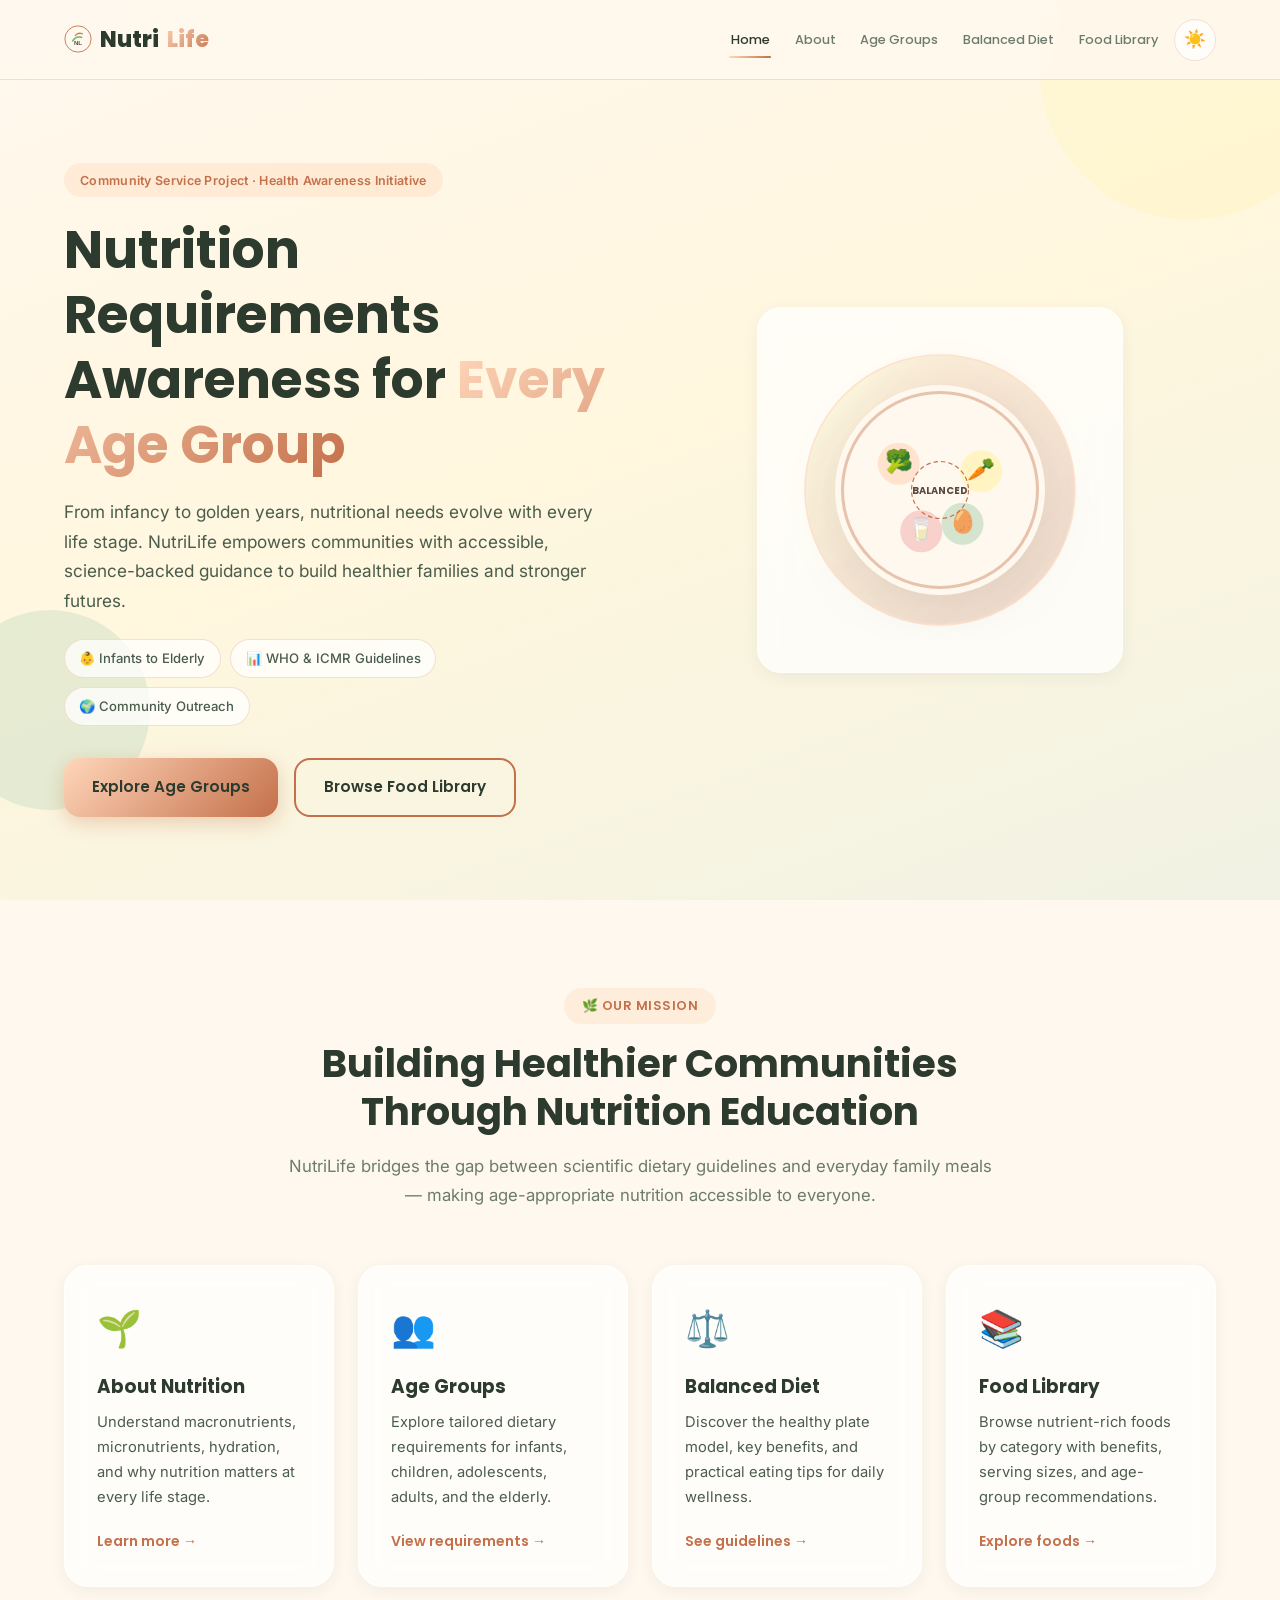
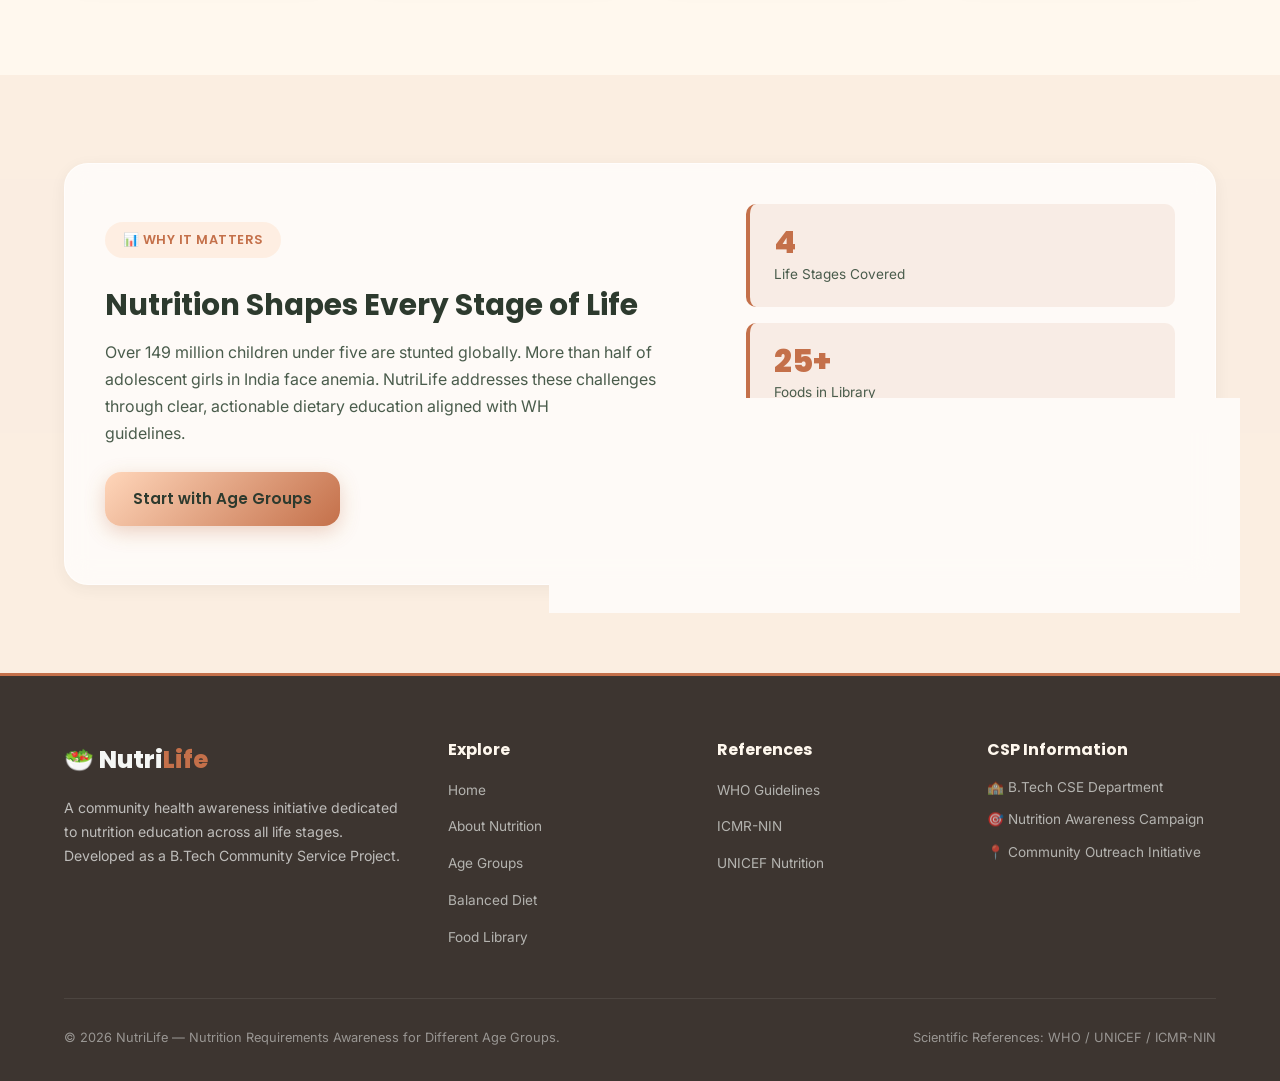
==== index.html @ 20fd1772 "Add files via upload" ====
<!DOCTYPE html>
<html lang="en" data-theme="light">
<head>
  <meta charset="UTF-8">
  <meta name="viewport" content="width=device-width, initial-scale=1.0">
  <title>NutriLife | Home — Nutrition Awareness for Every Age Group</title>
  <meta name="description" content="NutriLife is a community health awareness initiative promoting evidence-based nutrition requirements across all life stages.">
  <link rel="icon" href="data:image/svg+xml,<svg xmlns=%22http://www.w3.org/2000/svg%22 viewBox=%220 0 100 100%22><text y=%22.9em%22 font-size=%2290%22>🥗</text></svg>">
  <link rel="preconnect" href="https://fonts.googleapis.com">
  <link rel="preconnect" href="https://fonts.gstatic.com" crossorigin>
  <link rel="stylesheet" href="css/style.css">
</head>
<body data-page="home">

  <a href="#main-content" class="skip-link">Skip to main content</a>

  <header class="header" id="header">
    <div class="container nav-container">
      <a href="index.html" class="logo" aria-label="NutriLife Home">
        <img src="images/logo-icon.svg" class="logo-icon" alt="NutriLife logo" aria-hidden="false">
        Nutri<span>Life</span>
      </a>
      <div class="header-right">
        <button class="nav-toggle" id="nav-toggle" aria-label="Open navigation menu" aria-expanded="false" aria-controls="nav-menu">
          <span class="nav-toggle-bar"></span>
          <span class="nav-toggle-bar"></span>
          <span class="nav-toggle-bar"></span>
        </button>
        <nav class="nav" aria-label="Primary navigation">
          <ul class="nav-menu" id="nav-menu">
            <li><a href="index.html" class="nav-link active">Home</a></li>
            <li><a href="about.html" class="nav-link">About</a></li>
            <li><a href="age-groups.html" class="nav-link">Age Groups</a></li>
            <li><a href="balanced-diet.html" class="nav-link">Balanced Diet</a></li>
            <li><a href="food-library.html" class="nav-link">Food Library</a></li>
          </ul>
        </nav>
        <button class="theme-toggle" id="theme-toggle" aria-label="Switch to dark mode">
          <span class="theme-icon theme-icon-light" aria-hidden="true">☀️</span>
          <span class="theme-icon theme-icon-dark" aria-hidden="true">🌙</span>
        </button>
      </div>
    </div>
  </header>

  <div class="nav-overlay" id="nav-overlay" aria-hidden="true"></div>

  <main id="main-content">

    <section class="hero">
      <div class="hero-bg-shapes" aria-hidden="true">
        <span class="shape shape-1"></span>
        <span class="shape shape-2"></span>
        <span class="shape shape-3"></span>
      </div>
      <div class="container hero-grid">
        <div class="hero-content reveal">
          <span class="hero-tag">Community Service Project · Health Awareness Initiative</span>
          <h1 class="hero-title">Nutrition Requirements Awareness for <span>Every Age Group</span></h1>
          <p class="hero-desc">From infancy to golden years, nutritional needs evolve with every life stage. NutriLife empowers communities with accessible, science-backed guidance to build healthier families and stronger futures.</p>
          <div class="hero-badges">
            <span class="hero-badge">👶 Infants to Elderly</span>
            <span class="hero-badge">📊 WHO &amp; ICMR Guidelines</span>
            <span class="hero-badge">🌍 Community Outreach</span>
          </div>
          <div class="hero-cta">
            <a href="age-groups.html" class="btn btn-primary">Explore Age Groups</a>
            <a href="food-library.html" class="btn btn-outline">Browse Food Library</a>
          </div>
        </div>
        <div class="hero-visual reveal reveal-delay-1">
          <div class="hero-plate glass-card">
            <svg class="hero-illustration" viewBox="0 0 400 400" xmlns="http://www.w3.org/2000/svg" role="img" aria-label="Balanced nutrition plate illustration">
              <defs>
                <linearGradient id="plateGrad" x1="0%" y1="0%" x2="100%" y2="100%">
                  <stop offset="0%" stop-color="#FFF4B8" stop-opacity="0.5"/>
                  <stop offset="100%" stop-color="#C4704A" stop-opacity="0.35"/>
                </linearGradient>
              </defs>
              <circle cx="200" cy="200" r="180" fill="url(#plateGrad)" stroke="#FFD6BA" stroke-width="2" opacity="0.7"/>
              <circle cx="200" cy="200" r="140" fill="#FFF8EE" filter="drop-shadow(0 15px 35px rgba(0,0,0,0.08))"/>
              <circle cx="200" cy="200" r="130" fill="none" stroke="#C4704A" stroke-width="4" opacity="0.4"/>
              <circle cx="145" cy="165" r="28" fill="#FFD6BA" opacity="0.6"/>
              <text x="145" y="172" font-size="30" text-anchor="middle">🥦</text>
              <circle cx="255" cy="175" r="28" fill="#FFF4B8" opacity="0.8"/>
              <text x="255" y="182" font-size="30" text-anchor="middle">🥕</text>
              <circle cx="175" cy="255" r="28" fill="#F4B6B6" opacity="0.6"/>
              <text x="175" y="262" font-size="30" text-anchor="middle">🥛</text>
              <circle cx="230" cy="245" r="28" fill="#B8D8BA" opacity="0.6"/>
              <text x="230" y="252" font-size="30" text-anchor="middle">🥚</text>
              <circle cx="200" cy="200" r="38" fill="none" stroke="#C4704A" stroke-width="1.5" stroke-dasharray="6,4"/>
              <text x="200" y="205" font-family="Poppins, sans-serif" font-size="13" font-weight="700" fill="#5a4a3e" text-anchor="middle">BALANCED</text>
            </svg>
          </div>
        </div>
      </div>
    </section>

    <section class="section">
      <div class="container">
        <div class="section-header reveal">
          <span class="section-tag">🌿 Our Mission</span>
          <h2 class="section-title">Building Healthier Communities Through Nutrition Education</h2>
          <p class="section-desc">NutriLife bridges the gap between scientific dietary guidelines and everyday family meals — making age-appropriate nutrition accessible to everyone.</p>
        </div>

        <div class="home-cards">
          <a href="about.html" class="home-card glass-card reveal">
            <span class="home-card-icon">🌱</span>
            <h3>About Nutrition</h3>
            <p>Understand macronutrients, micronutrients, hydration, and why nutrition matters at every life stage.</p>
            <span class="home-card-link">Learn more →</span>
          </a>
          <a href="age-groups.html" class="home-card glass-card reveal reveal-delay-1">
            <span class="home-card-icon">👥</span>
            <h3>Age Groups</h3>
            <p>Explore tailored dietary requirements for infants, children, adolescents, adults, and the elderly.</p>
            <span class="home-card-link">View requirements →</span>
          </a>
          <a href="balanced-diet.html" class="home-card glass-card reveal reveal-delay-2">
            <span class="home-card-icon">⚖️</span>
            <h3>Balanced Diet</h3>
            <p>Discover the healthy plate model, key benefits, and practical eating tips for daily wellness.</p>
            <span class="home-card-link">See guidelines →</span>
          </a>
          <a href="food-library.html" class="home-card glass-card reveal reveal-delay-3">
            <span class="home-card-icon">📚</span>
            <h3>Food Library</h3>
            <p>Browse nutrient-rich foods by category with benefits, serving sizes, and age-group recommendations.</p>
            <span class="home-card-link">Explore foods →</span>
          </a>
        </div>
      </div>
    </section>

    <section class="section section-alt">
      <div class="container">
        <div class="home-highlight glass-card reveal">
          <div class="home-highlight-content">
            <span class="section-tag">📊 Why It Matters</span>
            <h2>Nutrition Shapes Every Stage of Life</h2>
            <p>Over 149 million children under five are stunted globally. More than half of adolescent girls in India face anemia. NutriLife addresses these challenges through clear, actionable dietary education aligned with WHO and ICMR-NIN guidelines.</p>
            <a href="age-groups.html" class="btn btn-primary">Start with Age Groups</a>
          </div>
          <div class="home-highlight-stats">
            <div class="mini-stat"><strong>4</strong><span>Life Stages Covered</span></div>
            <div class="mini-stat"><strong>25+</strong><span>Foods in Library</span></div>
            <div class="mini-stat"><strong>100%</strong><span>Evidence-Based</span></div>
          </div>
        </div>
      </div>
    </section>

  </main>

  <footer class="footer">
    <div class="container">
      <div class="footer-grid">
        <div class="footer-brand">
          <div class="footer-logo">🥗 Nutri<span>Life</span></div>
          <p>A community health awareness initiative dedicated to nutrition education across all life stages. Developed as a B.Tech Community Service Project.</p>
        </div>
        <div class="footer-links">
          <h4>Explore</h4>
          <ul>
            <li><a href="index.html">Home</a></li>
            <li><a href="about.html">About Nutrition</a></li>
            <li><a href="age-groups.html">Age Groups</a></li>
            <li><a href="balanced-diet.html">Balanced Diet</a></li>
            <li><a href="food-library.html">Food Library</a></li>
          </ul>
        </div>
        <div class="footer-links">
          <h4>References</h4>
          <ul>
            <li><a href="https://www.who.int" target="_blank" rel="noopener noreferrer">WHO Guidelines</a></li>
            <li><a href="https://www.nin.res.in" target="_blank" rel="noopener noreferrer">ICMR-NIN</a></li>
            <li><a href="https://www.unicef.org/nutrition" target="_blank" rel="noopener noreferrer">UNICEF Nutrition</a></li>
          </ul>
        </div>
        <div class="footer-links">
          <h4>CSP Information</h4>
          <ul class="footer-info">
            <li>🏫 B.Tech CSE Department</li>
            <li>🎯 Nutrition Awareness Campaign</li>
            <li>📍 Community Outreach Initiative</li>
          </ul>
        </div>
      </div>
      <div class="footer-bottom">
        <p>&copy; 2026 NutriLife — Nutrition Requirements Awareness for Different Age Groups.</p>
        <p>Scientific References: WHO / UNICEF / ICMR-NIN</p>
      </div>
    </div>
  </footer>

  <button class="scroll-top" id="scroll-top" aria-label="Scroll to top">↑</button>

  <script src="js/app.js"></script>
</body>
</html>
---- css/style.css ----
/* ============================================================
   NutriLife — Nutrition Requirements Awareness
   Complete Stylesheet · Pastel Design System
   ============================================================ */

@import url('https://fonts.googleapis.com/css2?family=Inter:wght@400;500;600&family=Poppins:wght@500;600;700;800&display=swap');

/* ---------- CSS Variables (Light Theme) ---------- */
:root {
  --pastel-yellow: #FFF4B8;
  --sage-green: #B8D8BA;
  --soft-peach: #FFD6BA;
  --warm-cream: #FFF8EE;
  --light-coral: #F4B6B6;
  --warm-terracotta: #C4704A;

  --bg-primary: var(--warm-cream);
  --bg-secondary: #FFFDF5;
  --bg-alt: rgba(196, 112, 74, 0.08);
  --bg-card: rgba(255, 255, 255, 0.72);
  --bg-card-hover: rgba(255, 255, 255, 0.88);
  --bg-footer: #3d3530;

  --text-primary: #2d3a2e;
  --text-secondary: #4a5c4c;
  --text-muted: #6b7c6d;
  --text-inverse: #f5f7f5;

  --accent-primary: #c4704a;
  --accent-secondary: var(--warm-terracotta);
  --accent-coral: #d48989;

  --border-color: rgba(196, 112, 74, 0.2);
  --border-strong: rgba(196, 112, 74, 0.4);

  --glass-blur: blur(14px);
  --glass-border: 1px solid rgba(255, 255, 255, 0.55);

  --font-display: 'Poppins', sans-serif;
  --font-body: 'Inter', sans-serif;

  --radius-sm: 10px;
  --radius-md: 16px;
  --radius-lg: 24px;
  --radius-full: 9999px;

  --shadow-sm: 0 4px 16px rgba(45, 58, 46, 0.06);
  --shadow-md: 0 8px 32px rgba(45, 58, 46, 0.1);
  --shadow-lg: 0 16px 48px rgba(45, 58, 46, 0.12);

  --header-height: 80px;
  --transition-fast: 150ms cubic-bezier(0.4, 0, 0.2, 1);
  --transition-normal: 300ms cubic-bezier(0.4, 0, 0.2, 1);
  --transition-slow: 500ms cubic-bezier(0.4, 0, 0.2, 1);
}

/* ---------- Dark Theme Variables ---------- */
[data-theme="dark"] {
  --bg-primary: #1a211b;
  --bg-secondary: #222b23;
  --bg-alt: rgba(196, 112, 74, 0.08);
  --bg-card: rgba(40, 50, 42, 0.75);
  --bg-card-hover: rgba(50, 62, 52, 0.88);
  --bg-footer: #151210;

  --text-primary: #e8efe9;
  --text-secondary: #b8c4b9;
  --text-muted: #8a968b;

  --border-color: rgba(196, 112, 74, 0.15);
  --border-strong: rgba(196, 112, 74, 0.3);
  --glass-border: 1px solid rgba(196, 112, 74, 0.12);

  --shadow-sm: 0 4px 16px rgba(0, 0, 0, 0.2);
  --shadow-md: 0 8px 32px rgba(0, 0, 0, 0.3);
  --shadow-lg: 0 16px 48px rgba(0, 0, 0, 0.4);
}

/* ---------- Reset & Base ---------- */
*, *::before, *::after {
  box-sizing: border-box;
  margin: 0;
  padding: 0;
}

html {
  font-size: 16px;
  scroll-behavior: smooth;
  scroll-padding-top: calc(var(--header-height) + 16px);
}

body {
  font-family: var(--font-body);
  color: var(--text-primary);
  background-color: var(--bg-primary);
  line-height: 1.7;
  overflow-x: hidden;
  -webkit-font-smoothing: antialiased;
  transition: background-color var(--transition-normal), color var(--transition-normal);
}

body.menu-open {
  overflow: hidden;
}

/* Skip link for keyboard users */
.skip-link {
  position: absolute;
  top: -100%;
  left: 1rem;
  z-index: 2000;
  padding: 0.75rem 1.25rem;
  background: var(--sage-green);
  color: var(--text-primary);
  font-family: var(--font-display);
  font-weight: 600;
  border-radius: var(--radius-sm);
  box-shadow: var(--shadow-md);
  transition: top var(--transition-fast);
}

.skip-link:focus {
  top: 1rem;
  outline: 2px solid var(--soft-peach);
  outline-offset: 2px;
}

img, svg { display: block; max-width: 100%; }

a {
  color: var(--accent-primary);
  text-decoration: none;
  transition: color var(--transition-fast);
}

a:hover { color: var(--accent-secondary); }

ul { list-style: none; }

h1, h2, h3, h4 {
  font-family: var(--font-display);
  font-weight: 700;
  line-height: 1.25;
  color: var(--text-primary);
}

h1 { font-size: clamp(2rem, 5.5vw, 3.25rem); }
h2 { font-size: clamp(1.6rem, 3.5vw, 2.4rem); }
h3 { font-size: clamp(1.2rem, 2.5vw, 1.6rem); }
h4 { font-size: 1.1rem; }

p { color: var(--text-secondary); margin-bottom: 1rem; }
p:last-child { margin-bottom: 0; }

.container {
  width: 100%;
  max-width: 1200px;
  margin: 0 auto;
  padding: 0 1.5rem;
}

.section {
  padding: 5.5rem 0;
  position: relative;
}

.section-alt {
  background-color: var(--bg-alt);
}

/* ---------- Section Headers ---------- */
.section-header {
  text-align: center;
  max-width: 720px;
  margin: 0 auto 3.5rem;
}

.section-tag {
  display: inline-block;
  font-family: var(--font-display);
  font-size: 0.8rem;
  font-weight: 600;
  letter-spacing: 0.5px;
  text-transform: uppercase;
  color: var(--accent-primary);
  background: rgba(255, 214, 186, 0.35);
  padding: 0.45rem 1.1rem;
  border-radius: var(--radius-full);
  margin-bottom: 1rem;
}

[data-theme="dark"] .section-tag {
  background: rgba(255, 214, 186, 0.12);
}

.section-title { margin-bottom: 1rem; }

.section-desc {
  font-size: 1.05rem;
  color: var(--text-muted);
}

/* ---------- Glassmorphism Card ---------- */
.glass-card {
  background: var(--bg-card);
  backdrop-filter: var(--glass-blur);
  -webkit-backdrop-filter: var(--glass-blur);
  border: var(--glass-border);
  border-radius: var(--radius-lg);
  box-shadow: var(--shadow-sm);
  transition: transform var(--transition-normal), box-shadow var(--transition-normal), background var(--transition-normal);
}

.glass-card:hover {
  background: var(--bg-card-hover);
  box-shadow: var(--shadow-md);
}

/* ---------- Buttons ---------- */
.btn {
  display: inline-flex;
  align-items: center;
  justify-content: center;
  gap: 0.5rem;
  padding: 0.9rem 1.75rem;
  font-family: var(--font-display);
  font-weight: 600;
  font-size: 0.95rem;
  border: none;
  border-radius: var(--radius-md);
  cursor: pointer;
  transition: all var(--transition-fast);
  text-decoration: none;
}

.btn-primary {
  background: linear-gradient(135deg, var(--soft-peach), var(--warm-terracotta));
  color: var(--text-primary);
  box-shadow: 0 6px 20px rgba(196, 112, 74, 0.3);
}

.btn-primary:hover {
  transform: translateY(-3px);
  box-shadow: 0 10px 28px rgba(196, 112, 74, 0.4);
  color: var(--text-primary);
}

.btn-outline {
  background: transparent;
  color: var(--text-primary);
  border: 2px solid var(--warm-terracotta);
}

.btn-outline:hover {
  background: rgba(196, 112, 74, 0.12);
  transform: translateY(-2px);
  color: var(--text-primary);
}

.btn-full { width: 100%; }

/* ---------- Scroll Reveal Animations ---------- */
.reveal {
  opacity: 0;
  transform: translateY(28px);
  transition: opacity var(--transition-slow), transform var(--transition-slow);
}

.reveal.active {
  opacity: 1;
  transform: translateY(0);
}

.reveal-delay-1 { transition-delay: 100ms; }
.reveal-delay-2 { transition-delay: 200ms; }
.reveal-delay-3 { transition-delay: 300ms; }

/* ---------- Header & Navigation ---------- */
.header {
  position: fixed;
  top: 0;
  left: 0;
  width: 100%;
  height: var(--header-height);
  background: rgba(255, 248, 238, 0.85);
  backdrop-filter: blur(16px);
  -webkit-backdrop-filter: blur(16px);
  border-bottom: 1px solid var(--border-color);
  z-index: 1000;
  transition: all var(--transition-normal);
}

[data-theme="dark"] .header {
  background: rgba(26, 33, 27, 0.9);
}

.header.scrolled {
  height: 70px;
  box-shadow: var(--shadow-sm);
}

.nav-container {
  display: flex;
  align-items: center;
  justify-content: space-between;
  height: 100%;
  gap: 1rem;
}

.header-right {
  display: flex;
  align-items: center;
  gap: 0.35rem;
  margin-left: auto;
}

.logo {
  display: flex;
  align-items: center;
  gap: 0.5rem;
  font-family: var(--font-display);
  font-size: 1.4rem;
  font-weight: 800;
  color: var(--text-primary);
  flex-shrink: 0;
}

.logo:hover { color: var(--accent-primary); }

.logo-icon {
  width: 1.75rem;
  height: 1.75rem;
  display: inline-block;
  object-fit: contain;
  vertical-align: middle;
  animation: float 4s ease-in-out infinite;
}

.logo span {
  background: linear-gradient(135deg, var(--soft-peach), var(--warm-terracotta));
  -webkit-background-clip: text;
  -webkit-text-fill-color: transparent;
  background-clip: text;
}

.nav { flex: none; display: flex; justify-content: flex-end; min-width: 0; }

.nav-menu {
  display: flex;
  align-items: center;
  gap: 0.25rem;
  list-style: none;
  flex-wrap: nowrap;
}

.nav-link {
  display: block;
  padding: 0.5rem 0.65rem;
  font-family: var(--font-display);
  font-size: 0.8rem;
  font-weight: 500;
  color: var(--text-muted);
  border-radius: var(--radius-sm);
  position: relative;
  transition: color var(--transition-fast);
  white-space: nowrap;
}

.nav-link::after {
  content: '';
  position: absolute;
  bottom: 0;
  left: 50%;
  transform: translateX(-50%);
  width: 0;
  height: 2px;
  background: linear-gradient(90deg, var(--soft-peach), var(--warm-terracotta));
  border-radius: var(--radius-full);
  transition: width var(--transition-normal);
}

.nav-link:hover,
.nav-link.active {
  color: var(--text-primary);
}

.nav-link:hover::after,
.nav-link.active::after {
  width: 70%;
}

/* Theme Toggle */
.theme-toggle {
  width: 42px;
  height: 42px;
  border-radius: var(--radius-full);
  border: 1px solid var(--border-color);
  background: var(--bg-card);
  cursor: pointer;
  display: flex;
  align-items: center;
  justify-content: center;
  font-size: 1.1rem;
  flex-shrink: 0;
  transition: all var(--transition-fast);
}

.theme-toggle:hover {
  background: var(--pastel-yellow);
  transform: scale(1.05);
}

[data-theme="dark"] .theme-icon-light { display: none; }
[data-theme="light"] .theme-icon-dark { display: none; }

/* Mobile Nav Toggle */
.nav-toggle {
  display: none;
  flex-direction: column;
  gap: 5px;
  background: none;
  border: none;
  cursor: pointer;
  padding: 6px;
}

.nav-toggle-bar {
  display: block;
  width: 24px;
  height: 2.5px;
  background: var(--text-primary);
  border-radius: 2px;
  transition: all var(--transition-normal);
}

.nav-toggle.active .nav-toggle-bar:nth-child(1) {
  transform: rotate(45deg) translate(5px, 5px);
}

.nav-toggle.active .nav-toggle-bar:nth-child(2) {
  opacity: 0;
}

.nav-toggle.active .nav-toggle-bar:nth-child(3) {
  transform: rotate(-45deg) translate(5px, -5px);
}

/* Mobile nav overlay */
.nav-overlay {
  position: fixed;
  inset: 0;
  background: rgba(45, 58, 46, 0.35);
  backdrop-filter: blur(2px);
  opacity: 0;
  visibility: hidden;
  transition: opacity var(--transition-normal), visibility var(--transition-normal);
  z-index: 999;
}

.nav-overlay.active {
  opacity: 1;
  visibility: visible;
}

/* ---------- Hero Section ---------- */
.hero {
  min-height: 100vh;
  display: flex;
  align-items: center;
  padding-top: var(--header-height);
  position: relative;
  overflow: hidden;
  background: linear-gradient(160deg, var(--warm-cream) 0%, rgba(255, 244, 184, 0.3) 50%, rgba(184, 216, 186, 0.2) 100%);
}

[data-theme="dark"] .hero {
  background: linear-gradient(160deg, var(--bg-primary) 0%, rgba(184, 216, 186, 0.05) 100%);
}

.hero-bg-shapes {
  position: absolute;
  inset: 0;
  pointer-events: none;
  overflow: hidden;
}

.shape {
  position: absolute;
  border-radius: 50%;
  opacity: 0.35;
  animation: float 8s ease-in-out infinite;
}

.shape-1 {
  width: 300px;
  height: 300px;
  background: var(--pastel-yellow);
  top: -80px;
  right: -60px;
}

.shape-2 {
  width: 200px;
  height: 200px;
  background: var(--sage-green);
  bottom: 10%;
  left: -50px;
  animation-delay: 2s;
}

.shape-3 {
  width: 150px;
  height: 150px;
  background: var(--light-coral);
  top: 40%;
  right: 20%;
  animation-delay: 4s;
}

.hero-grid {
  display: grid;
  grid-template-columns: 1fr 1fr;
  gap: 3rem;
  align-items: center;
  position: relative;
  z-index: 1;
}

.hero-tag {
  display: inline-block;
  font-size: 0.78rem;
  font-weight: 600;
  letter-spacing: 0.3px;
  color: var(--accent-primary);
  background: rgba(255, 214, 186, 0.4);
  padding: 0.4rem 1rem;
  border-radius: var(--radius-full);
  margin-bottom: 1.25rem;
}

.hero-title { margin-bottom: 1.25rem; }

.hero-title span {
  background: linear-gradient(135deg, var(--soft-peach), var(--warm-terracotta));
  -webkit-background-clip: text;
  -webkit-text-fill-color: transparent;
  background-clip: text;
}

.hero-desc {
  font-size: 1.08rem;
  max-width: 540px;
  margin-bottom: 1.5rem;
}

.hero-badges {
  display: flex;
  flex-wrap: wrap;
  gap: 0.6rem;
  margin-bottom: 2rem;
}

.hero-badge {
  font-size: 0.82rem;
  font-weight: 500;
  padding: 0.45rem 0.9rem;
  background: var(--bg-card);
  border: 1px solid var(--border-color);
  border-radius: var(--radius-full);
  color: var(--text-secondary);
  transition: all var(--transition-fast);
}

.hero-badge:hover {
  background: var(--pastel-yellow);
  transform: translateY(-2px);
}

.hero-cta {
  display: flex;
  flex-wrap: wrap;
  gap: 1rem;
}

.hero-visual {
  display: flex;
  justify-content: center;
}

.hero-plate {
  padding: 2rem;
  animation: float 5s ease-in-out infinite;
}

.hero-illustration {
  width: 100%;
  max-width: 380px;
}

/* ---------- Page Hero (Inner Pages) ---------- */
.page-hero {
  padding: calc(var(--header-height) + 3rem) 0 3rem;
  background: linear-gradient(160deg, var(--warm-cream) 0%, rgba(255, 244, 184, 0.25) 50%, rgba(196, 112, 74, 0.08) 100%);
  text-align: center;
}

[data-theme="dark"] .page-hero {
  background: linear-gradient(160deg, var(--bg-primary) 0%, rgba(196, 112, 74, 0.06) 100%);
}

.page-hero-title {
  font-size: clamp(2rem, 4.5vw, 2.75rem);
  margin-bottom: 1rem;
}

.page-hero-desc {
  max-width: 640px;
  margin: 0 auto;
  font-size: 1.05rem;
  color: var(--text-muted);
}

/* ---------- Home Page Cards ---------- */
.home-cards {
  display: grid;
  grid-template-columns: repeat(auto-fit, minmax(260px, 1fr));
  gap: 1.5rem;
}

.home-card {
  display: flex;
  flex-direction: column;
  padding: 2rem;
  text-decoration: none;
  color: inherit;
  transition: transform var(--transition-normal), box-shadow var(--transition-normal);
}

.home-card:hover {
  transform: translateY(-8px);
  color: inherit;
}

.home-card-icon {
  font-size: 2.25rem;
  margin-bottom: 1rem;
}

.home-card h3 {
  margin-bottom: 0.75rem;
  font-size: 1.15rem;
}

.home-card p {
  font-size: 0.92rem;
  flex: 1;
  margin-bottom: 1.25rem;
}

.home-card-link {
  font-family: var(--font-display);
  font-weight: 600;
  font-size: 0.88rem;
  color: var(--warm-terracotta);
}

.home-highlight {
  display: grid;
  grid-template-columns: 1.4fr 1fr;
  gap: 2.5rem;
  align-items: center;
  padding: 2.5rem;
}

.home-highlight h2 {
  margin: 0.75rem 0 1rem;
  font-size: clamp(1.4rem, 3vw, 1.85rem);
}

.home-highlight p {
  margin-bottom: 1.5rem;
}

.home-highlight-stats {
  display: flex;
  flex-direction: column;
  gap: 1rem;
}

.mini-stat {
  background: rgba(196, 112, 74, 0.1);
  border-left: 4px solid var(--warm-terracotta);
  border-radius: var(--radius-sm);
  padding: 1.25rem 1.5rem;
}

.mini-stat strong {
  display: block;
  font-family: var(--font-display);
  font-size: 2rem;
  font-weight: 800;
  color: var(--warm-terracotta);
  line-height: 1.1;
}

.mini-stat span {
  font-size: 0.85rem;
  color: var(--text-secondary);
}

/* ---------- Guidelines Grid (About Page) ---------- */
.guidelines-grid {
  display: grid;
  grid-template-columns: repeat(auto-fit, minmax(280px, 1fr));
  gap: 1.5rem;
}

.guideline-card {
  padding: 2rem;
}

.guideline-card h3 {
  margin-bottom: 0.75rem;
  color: var(--warm-terracotta);
}

.guideline-card p {
  font-size: 0.92rem;
  margin: 0;
}

/* ---------- Food Library Page ---------- */
.library-toolbar {
  display: flex;
  flex-direction: column;
  gap: 1.25rem;
  margin-bottom: 1.5rem;
}

.library-search-wrap {
  max-width: 480px;
}

.library-search {
  background: var(--bg-card);
}

.library-filters {
  display: flex;
  flex-wrap: wrap;
  gap: 0.6rem;
}

.library-filter {
  background: var(--bg-card);
  border: 2px solid var(--border-color);
  border-radius: var(--radius-full);
  padding: 0.55rem 1.1rem;
  font-family: var(--font-display);
  font-size: 0.82rem;
  font-weight: 500;
  color: var(--text-muted);
  cursor: pointer;
  transition: all var(--transition-fast);
}

.library-filter:hover {
  border-color: var(--warm-terracotta);
  color: var(--text-primary);
}

.library-filter.active {
  background: linear-gradient(135deg, rgba(255, 214, 186, 0.5), rgba(196, 112, 74, 0.15));
  border-color: var(--warm-terracotta);
  color: var(--text-primary);
}

.library-count {
  font-size: 0.88rem;
  color: var(--text-muted);
  margin-bottom: 1.25rem;
}

.library-empty {
  text-align: center;
  padding: 3rem 1rem;
  color: var(--text-muted);
  font-size: 1rem;
}

.library-empty.hidden {
  display: none;
}

.food-library-grid {
  display: grid;
  grid-template-columns: repeat(auto-fill, minmax(300px, 1fr));
  gap: 1.5rem;
}

.food-lib-card {
  padding: 1.75rem;
  transition: transform var(--transition-normal);
}

.food-lib-card:hover {
  transform: translateY(-6px);
}

.food-lib-header {
  display: flex;
  align-items: center;
  gap: 1rem;
  margin-bottom: 1rem;
}

.food-lib-icon {
  font-size: 2.5rem;
  line-height: 1;
}

.food-lib-header h3 {
  font-size: 1.1rem;
  margin-bottom: 0.2rem;
}

.food-lib-category {
  font-size: 0.75rem;
  font-weight: 600;
  text-transform: uppercase;
  letter-spacing: 0.4px;
  color: var(--warm-terracotta);
}

.food-lib-benefits {
  font-size: 0.9rem;
  margin-bottom: 1rem;
}

.food-lib-nutrients {
  display: flex;
  flex-wrap: wrap;
  gap: 0.4rem;
  margin-bottom: 1rem;
}

.nutrient-badge {
  font-size: 0.72rem;
  font-weight: 600;
  background: rgba(255, 244, 184, 0.45);
  border: 1px solid var(--border-color);
  padding: 0.25rem 0.55rem;
  border-radius: var(--radius-sm);
}

.food-lib-meta {
  font-size: 0.82rem;
  color: var(--text-secondary);
  display: flex;
  flex-direction: column;
  gap: 0.4rem;
  padding-top: 1rem;
  border-top: 1px dashed var(--border-color);
}

.food-lib-meta strong {
  color: var(--text-primary);
}

.visually-hidden {
  position: absolute;
  width: 1px;
  height: 1px;
  padding: 0;
  margin: -1px;
  overflow: hidden;
  clip: rect(0, 0, 0, 0);
  white-space: nowrap;
  border: 0;
}

/* ---------- About Section ---------- */
.about-grid {
  display: grid;
  grid-template-columns: 1fr 1fr;
  gap: 2rem;
  align-items: start;
}

.about-intro {
  padding: 2.5rem;
}

.about-intro h3 { margin-bottom: 1rem; }

.about-list {
  margin-top: 1.25rem;
  display: flex;
  flex-direction: column;
  gap: 0.6rem;
}

.about-list li {
  position: relative;
  padding-left: 1.5rem;
  font-size: 0.95rem;
  color: var(--text-secondary);
}

.about-list li::before {
  content: '✓';
  position: absolute;
  left: 0;
  color: var(--warm-terracotta);
  font-weight: 700;
}

.about-cards {
  display: grid;
  grid-template-columns: 1fr 1fr;
  gap: 1.25rem;
}

.about-card {
  padding: 1.75rem;
}

.about-card-icon {
  font-size: 2rem;
  display: block;
  margin-bottom: 0.75rem;
}

.about-card h4 { margin-bottom: 0.5rem; }

.about-card p { font-size: 0.9rem; }

/* ---------- Age Groups Section ---------- */
.age-explorer-section {
  padding-top: calc(var(--header-height) + 3rem);
}

.age-explorer-intro {
  text-align: center;
  max-width: 720px;
  margin: 0 auto 3rem;
}

.age-explorer-title {
  font-size: clamp(2rem, 4.5vw, 2.75rem);
  color: var(--text-primary);
  margin-bottom: 0.75rem;
}

.age-explorer-accent {
  display: block;
  width: 56px;
  height: 4px;
  background: var(--warm-terracotta);
  border-radius: var(--radius-full);
  margin: 0 auto 1.25rem;
}

.age-explorer-desc {
  font-size: 1.05rem;
  color: var(--text-muted);
  line-height: 1.7;
}

.age-explorer-cards {
  display: grid;
  grid-template-columns: repeat(4, 1fr);
  gap: 1.25rem;
  margin-bottom: 2.5rem;
}

.age-explorer-card {
  background: var(--bg-card);
  border: 1px solid var(--border-color);
  border-radius: var(--radius-lg);
  padding: 2rem 1.25rem;
  display: flex;
  flex-direction: column;
  align-items: center;
  text-align: center;
  cursor: pointer;
  box-shadow: var(--shadow-sm);
  transition: transform var(--transition-normal), box-shadow var(--transition-normal), border-color var(--transition-fast);
}

.age-explorer-card:hover {
  transform: translateY(-6px);
  box-shadow: var(--shadow-md);
  border-color: var(--warm-terracotta);
}

.age-explorer-card.active {
  border-color: var(--warm-terracotta);
  box-shadow: 0 8px 28px rgba(196, 112, 74, 0.18);
  transform: translateY(-4px);
}

.age-explorer-icon {
  width: 72px;
  height: 72px;
  border-radius: var(--radius-full);
  display: flex;
  align-items: center;
  justify-content: center;
  font-size: 2rem;
  margin-bottom: 1.25rem;
}

.age-icon-yellow { background: rgba(255, 244, 184, 0.85); }
.age-icon-pink { background: rgba(244, 182, 182, 0.55); }
.age-icon-green { background: rgba(184, 216, 186, 0.65); }
.age-icon-peach { background: rgba(255, 214, 186, 0.75); }

.age-explorer-name {
  font-family: var(--font-display);
  font-weight: 700;
  font-size: 1.05rem;
  color: var(--text-primary);
  margin-bottom: 0.35rem;
}

.age-explorer-range {
  font-size: 0.88rem;
  color: var(--text-muted);
}

.age-tabs {
  display: flex;
  flex-wrap: wrap;
  justify-content: center;
  gap: 0.75rem;
  margin-bottom: 2rem;
}

.age-tab {
  background: var(--bg-card);
  border: 2px solid var(--border-color);
  border-radius: var(--radius-md);
  padding: 0.85rem 1.25rem;
  font-family: var(--font-display);
  font-weight: 600;
  font-size: 0.85rem;
  color: var(--text-muted);
  cursor: pointer;
  text-align: center;
  line-height: 1.4;
  transition: all var(--transition-fast);
}

.age-tab small {
  display: block;
  font-weight: 500;
  font-size: 0.72rem;
  opacity: 0.75;
}

.age-tab:hover {
  border-color: var(--warm-terracotta);
  color: var(--text-primary);
}

.age-tab.active {
  background: linear-gradient(135deg, rgba(255, 244, 184, 0.6), rgba(196, 112, 74, 0.15));
  border-color: var(--warm-terracotta);
  color: var(--text-primary);
  box-shadow: var(--shadow-sm);
}

.age-panel {
  padding: 2.5rem;
  min-height: 400px;
  transition: opacity var(--transition-normal), transform var(--transition-normal);
}

.age-panel-header {
  display: flex;
  align-items: center;
  gap: 1.25rem;
  margin-bottom: 1.5rem;
  padding-bottom: 1.5rem;
  border-bottom: 2px dashed var(--border-color);
}

.age-panel-icon { font-size: 3rem; }

.age-panel-tagline {
  font-size: 1.05rem;
  font-weight: 500;
  color: var(--accent-primary);
  margin-top: 0.25rem;
}

.age-panel-body {
  display: grid;
  grid-template-columns: 1.2fr 1fr;
  gap: 2.5rem;
}

.age-req-grid {
  display: grid;
  grid-template-columns: 1fr 1fr;
  gap: 1rem;
  margin-top: 1.5rem;
}

.age-req-item {
  background: rgba(255, 244, 184, 0.2);
  border-radius: var(--radius-sm);
  padding: 1rem;
  border-left: 3px solid var(--warm-terracotta);
}

[data-theme="dark"] .age-req-item {
  background: rgba(184, 216, 186, 0.08);
}

.age-req-label {
  font-size: 0.75rem;
  font-weight: 600;
  color: var(--text-muted);
  text-transform: uppercase;
  letter-spacing: 0.3px;
}

.age-req-value {
  font-family: var(--font-display);
  font-size: 1.05rem;
  font-weight: 700;
  color: var(--text-primary);
  margin: 0.25rem 0 0.5rem;
}

.age-req-bar {
  height: 5px;
  background: rgba(184, 216, 186, 0.3);
  border-radius: var(--radius-full);
  overflow: hidden;
}

.age-req-fill {
  height: 100%;
  border-radius: var(--radius-full);
  background: linear-gradient(90deg, var(--soft-peach), var(--warm-terracotta));
  transition: width var(--transition-slow);
}

.age-side-section { margin-bottom: 1.5rem; }

.age-side-section h4 {
  font-size: 0.85rem;
  text-transform: uppercase;
  letter-spacing: 0.5px;
  margin-bottom: 0.75rem;
  color: var(--text-primary);
}

.nutrient-tags {
  display: flex;
  flex-wrap: wrap;
  gap: 0.5rem;
}

.nutrient-tag {
  background: rgba(184, 216, 186, 0.25);
  border: 1px solid var(--border-color);
  border-radius: var(--radius-sm);
  padding: 0.4rem 0.75rem;
  font-size: 0.78rem;
}

.nutrient-tag strong {
  display: block;
  font-size: 0.82rem;
  color: var(--text-primary);
}

.food-grid-mini {
  display: grid;
  grid-template-columns: 1fr 1fr;
  gap: 0.6rem;
}

.food-mini {
  background: rgba(255, 214, 186, 0.2);
  border-radius: var(--radius-sm);
  padding: 0.65rem 0.85rem;
  font-size: 0.82rem;
}

.food-mini strong { color: var(--text-primary); display: block; }

.def-warning {
  background: rgba(244, 182, 182, 0.15);
  border-left: 3px solid var(--light-coral);
  border-radius: 0 var(--radius-sm) var(--radius-sm) 0;
  padding: 0.85rem 1rem;
  margin-bottom: 0.6rem;
  font-size: 0.85rem;
}

.def-warning strong { color: var(--accent-coral); }

/* ---------- Balanced Diet Section ---------- */
.balance-grid {
  display: grid;
  grid-template-columns: 1fr 1fr;
  gap: 2rem;
  align-items: start;
}

.balance-visual {
  padding: 2.5rem;
}

.balance-visual h3 { margin-bottom: 1.5rem; text-align: center; }

.plate-model {
  display: grid;
  grid-template-columns: 1fr 1fr;
  grid-template-rows: auto auto;
  gap: 0.75rem;
  margin-bottom: 1.5rem;
}

.plate-segment {
  padding: 1.25rem;
  border-radius: var(--radius-md);
  text-align: center;
  font-size: 0.85rem;
  line-height: 1.5;
  transition: transform var(--transition-fast);
}

.plate-segment:hover { transform: scale(1.03); }

.plate-segment span { font-size: 1.5rem; display: block; margin-bottom: 0.25rem; }

.plate-veg {
  grid-column: 1 / -1;
  background: rgba(184, 216, 186, 0.35);
}

.plate-grain { background: rgba(255, 244, 184, 0.45); }
.plate-protein { background: rgba(255, 214, 186, 0.4); }

.plate-note {
  font-size: 0.88rem;
  text-align: center;
  color: var(--text-muted);
}

.balance-benefits {
  display: flex;
  flex-direction: column;
  gap: 1rem;
}

.benefit-card {
  display: flex;
  align-items: flex-start;
  gap: 1.25rem;
  padding: 1.5rem;
}

.benefit-icon { font-size: 2rem; flex-shrink: 0; }

.benefit-card h4 { margin-bottom: 0.35rem; }
.benefit-card p { font-size: 0.9rem; margin: 0; }

/* ---------- Deficiencies Section ---------- */
.def-grid {
  display: grid;
  grid-template-columns: repeat(auto-fit, minmax(280px, 1fr));
  gap: 1.5rem;
}

.def-card {
  padding: 2rem;
  border-top: 4px solid var(--light-coral);
}

.def-card:hover { transform: translateY(-6px); }

.def-category {
  font-size: 0.72rem;
  font-weight: 700;
  text-transform: uppercase;
  letter-spacing: 0.5px;
  color: var(--accent-coral);
  margin-bottom: 0.5rem;
}

.def-card h3 { margin-bottom: 1rem; }

.def-detail { margin-bottom: 0.85rem; }

.def-detail-title {
  font-weight: 700;
  font-size: 0.85rem;
  color: var(--text-primary);
  margin-bottom: 0.2rem;
}

.def-detail p { font-size: 0.88rem; margin: 0; }

.def-foods {
  display: flex;
  flex-wrap: wrap;
  gap: 0.4rem;
  margin-top: 0.5rem;
}

.def-food-badge {
  font-size: 0.75rem;
  font-weight: 600;
  background: rgba(255, 244, 184, 0.4);
  border: 1px solid var(--border-color);
  padding: 0.2rem 0.55rem;
  border-radius: var(--radius-sm);
}

/* ---------- Tips Section ---------- */
.tips-grid {
  display: grid;
  grid-template-columns: repeat(auto-fit, minmax(300px, 1fr));
  gap: 1.5rem;
}

.tip-card {
  padding: 2rem;
  position: relative;
  overflow: hidden;
}

.tip-card:hover { transform: translateY(-6px); }

.tip-number {
  font-family: var(--font-display);
  font-size: 2.5rem;
  font-weight: 800;
  color: rgba(184, 216, 186, 0.4);
  position: absolute;
  top: 1rem;
  right: 1.5rem;
  line-height: 1;
}

.tip-card h4 { margin-bottom: 0.75rem; position: relative; }
.tip-card p { font-size: 0.92rem; position: relative; }

/* ---------- Programs Section ---------- */
.programs-grid {
  display: grid;
  grid-template-columns: repeat(auto-fit, minmax(280px, 1fr));
  gap: 1.5rem;
}

.program-card {
  padding: 2rem;
}

.program-card:hover { transform: translateY(-6px); }

.program-icon {
  font-size: 2.5rem;
  margin-bottom: 1rem;
}

.program-card h4 { margin-bottom: 0.75rem; }

.program-card > p { font-size: 0.92rem; margin-bottom: 1.25rem; }

.program-features li {
  font-size: 0.85rem;
  color: var(--text-secondary);
  padding: 0.35rem 0 0.35rem 1.25rem;
  position: relative;
}

.program-features li::before {
  content: '•';
  position: absolute;
  left: 0;
  color: var(--sage-green);
  font-weight: 700;
}

/* ---------- Statistics Section ---------- */
.stats-grid {
  display: grid;
  grid-template-columns: repeat(4, 1fr);
  gap: 1.5rem;
  margin-bottom: 2.5rem;
}

.stat-card {
  padding: 2rem 1.5rem;
  text-align: center;
}

.stat-card:hover { transform: translateY(-5px); }

.stat-icon { font-size: 2rem; display: block; margin-bottom: 0.75rem; }

.stat-value {
  font-family: var(--font-display);
  font-size: 2.5rem;
  font-weight: 800;
  color: var(--text-primary);
  line-height: 1.1;
  margin-bottom: 0.5rem;
}

.stat-card h4 {
  font-size: 0.95rem;
  margin-bottom: 0.5rem;
}

.stat-card p { font-size: 0.82rem; margin: 0; }

.facts-row {
  display: flex;
  flex-direction: column;
  gap: 1rem;
}

.fact-bar { padding: 1.25rem 1.5rem; }

.fact-bar-header {
  display: flex;
  justify-content: space-between;
  align-items: center;
  margin-bottom: 0.75rem;
  font-size: 0.9rem;
  font-weight: 500;
}

.fact-bar-header strong {
  font-family: var(--font-display);
  font-size: 1.2rem;
  color: var(--accent-primary);
}

.fact-bar-track {
  height: 10px;
  background: rgba(184, 216, 186, 0.25);
  border-radius: var(--radius-full);
  overflow: hidden;
}

.fact-bar-fill {
  height: 100%;
  width: 0;
  border-radius: var(--radius-full);
  background: linear-gradient(90deg, var(--soft-peach), var(--warm-terracotta));
  transition: width 1.5s cubic-bezier(0.4, 0, 0.2, 1);
}

.fact-bar-fill.animated {
  width: var(--fill-width, 0%);
}

/* ---------- FAQ Section ---------- */
.faq-list {
  max-width: 800px;
  margin: 0 auto;
  display: flex;
  flex-direction: column;
  gap: 0.75rem;
}

.faq-item {
  background: var(--bg-card);
  border: 1px solid var(--border-color);
  border-radius: var(--radius-md);
  overflow: hidden;
  transition: box-shadow var(--transition-fast);
}

.faq-item:hover { box-shadow: var(--shadow-sm); }

.faq-question {
  width: 100%;
  display: flex;
  justify-content: space-between;
  align-items: center;
  gap: 1rem;
  padding: 1.25rem 1.5rem;
  background: none;
  border: none;
  cursor: pointer;
  font-family: var(--font-display);
  font-weight: 600;
  font-size: 0.95rem;
  color: var(--text-primary);
  text-align: left;
  transition: background var(--transition-fast);
}

.faq-question:hover { background: rgba(255, 244, 184, 0.15); }

.faq-icon {
  font-size: 1.4rem;
  font-weight: 300;
  color: var(--accent-primary);
  transition: transform var(--transition-normal);
  flex-shrink: 0;
}

.faq-item.open .faq-icon { transform: rotate(45deg); }

.faq-answer {
  display: grid;
  grid-template-rows: 0fr;
  transition: grid-template-rows var(--transition-normal);
}

.faq-item.open .faq-answer {
  grid-template-rows: 1fr;
}

.faq-answer-inner {
  overflow: hidden;
}

.faq-answer-inner p {
  padding: 0 1.5rem 1.25rem;
  font-size: 0.92rem;
}

/* ---------- Contact Section ---------- */
.contact-grid {
  display: grid;
  grid-template-columns: 1fr 1.2fr;
  gap: 2.5rem;
  align-items: start;
}

.contact-info {
  display: flex;
  flex-direction: column;
  gap: 1rem;
}

.contact-item {
  display: flex;
  align-items: flex-start;
  gap: 1rem;
  padding: 1.25rem;
}

.contact-icon { font-size: 1.5rem; flex-shrink: 0; }

.contact-item h4 { margin-bottom: 0.25rem; font-size: 0.95rem; }
.contact-item p { font-size: 0.88rem; margin: 0; }

.contact-form {
  padding: 2.5rem;
}

.contact-form h3 { margin-bottom: 1.5rem; }

.form-group {
  margin-bottom: 1.15rem;
}

.form-group label {
  display: block;
  font-family: var(--font-display);
  font-weight: 600;
  font-size: 0.85rem;
  margin-bottom: 0.4rem;
  color: var(--text-primary);
}

.required { color: var(--accent-coral); }

.form-input {
  width: 100%;
  padding: 0.75rem 1rem;
  border: 1.5px solid var(--border-color);
  border-radius: var(--radius-sm);
  font-family: var(--font-body);
  font-size: 0.92rem;
  color: var(--text-primary);
  background: rgba(255, 255, 255, 0.5);
  outline: none;
  transition: all var(--transition-fast);
}

[data-theme="dark"] .form-input {
  background: rgba(30, 38, 32, 0.6);
}

.form-input:focus {
  border-color: var(--warm-terracotta);
  box-shadow: 0 0 0 3px rgba(196, 112, 74, 0.2);
}

.form-input.error { border-color: var(--light-coral); }

.form-textarea { resize: vertical; min-height: 120px; }

.form-error {
  display: block;
  font-size: 0.78rem;
  color: var(--accent-coral);
  margin-top: 0.3rem;
  min-height: 1rem;
}

.form-status {
  padding: 0.85rem 1rem;
  border-radius: var(--radius-sm);
  font-size: 0.88rem;
  font-weight: 500;
  margin-bottom: 1rem;
  display: none;
}

.form-status.success {
  display: block;
  background: rgba(184, 216, 186, 0.25);
  border: 1px solid var(--sage-green);
  color: var(--text-primary);
}

.form-status.error {
  display: block;
  background: rgba(244, 182, 182, 0.2);
  border: 1px solid var(--light-coral);
  color: var(--text-primary);
}

/* ---------- Footer ---------- */
.footer {
  background: var(--bg-footer);
  color: var(--text-inverse);
  padding: 4rem 0 2rem;
  border-top: 3px solid var(--warm-terracotta);
}

.footer-grid {
  display: grid;
  grid-template-columns: 1.5fr 1fr 1fr 1fr;
  gap: 2.5rem;
  margin-bottom: 3rem;
}

.footer-logo {
  font-family: var(--font-display);
  font-size: 1.5rem;
  font-weight: 800;
  margin-bottom: 1rem;
}

.footer-logo span { color: var(--warm-terracotta); }

.footer-brand p {
  font-size: 0.88rem;
  color: rgba(245, 247, 245, 0.7);
  line-height: 1.7;
  margin-bottom: 1.25rem;
}

.footer-social {
  display: flex;
  gap: 0.75rem;
}

.footer-social a {
  width: 40px;
  height: 40px;
  display: flex;
  align-items: center;
  justify-content: center;
  background: rgba(255, 255, 255, 0.08);
  border-radius: var(--radius-full);
  font-size: 1.1rem;
  transition: all var(--transition-fast);
}

.footer-social a:hover {
  background: rgba(196, 112, 74, 0.3);
  transform: translateY(-3px);
}

.footer-links h4 {
  color: var(--warm-cream);
  font-size: 1rem;
  margin-bottom: 1rem;
}

.footer-links ul { display: flex; flex-direction: column; gap: 0.6rem; }

.footer-links a,
.footer-info li {
  font-size: 0.85rem;
  color: rgba(245, 247, 245, 0.65);
  transition: color var(--transition-fast);
}

.footer-links a:hover { color: var(--soft-peach); }

.footer-bottom {
  border-top: 1px solid rgba(255, 255, 255, 0.08);
  padding-top: 1.75rem;
  display: flex;
  justify-content: space-between;
  flex-wrap: wrap;
  gap: 0.75rem;
}

.footer-bottom p {
  font-size: 0.8rem;
  color: rgba(245, 247, 245, 0.5);
  margin: 0;
}

/* ---------- Scroll to Top ---------- */
.scroll-top {
  position: fixed;
  bottom: 2rem;
  right: 2rem;
  width: 48px;
  height: 48px;
  border-radius: var(--radius-full);
  background: linear-gradient(135deg, var(--soft-peach), var(--warm-terracotta));
  color: var(--text-primary);
  border: none;
  font-size: 1.25rem;
  font-weight: 700;
  cursor: pointer;
  box-shadow: var(--shadow-md);
  opacity: 0;
  visibility: hidden;
  transform: translateY(20px);
  transition: all var(--transition-normal);
  z-index: 900;
}

.scroll-top.visible {
  opacity: 1;
  visibility: visible;
  transform: translateY(0);
}

.scroll-top:hover {
  transform: translateY(-4px);
  box-shadow: var(--shadow-lg);
}

/* ---------- Keyframe Animations ---------- */
@keyframes float {
  0%, 100% { transform: translateY(0); }
  50% { transform: translateY(-12px); }
}

/* Respect reduced motion preferences */
@media (prefers-reduced-motion: reduce) {
  html { scroll-behavior: auto; }

  *, *::before, *::after {
    animation-duration: 0.01ms !important;
    animation-iteration-count: 1 !important;
    transition-duration: 0.01ms !important;
  }

  .reveal {
    opacity: 1;
    transform: none;
  }

  .fact-bar-fill { width: var(--fill-width, 0%) !important; }
}

/* ---------- Responsive: Laptop (1024px) ---------- */
@media (max-width: 1024px) {
  .nav-link { font-size: 0.85rem; padding: 0.45rem 0.65rem; }

  .hero-grid,
  .about-grid,
  .balance-grid,
  .contact-grid,
  .age-panel-body {
    grid-template-columns: 1fr;
    gap: 2rem;
  }

  .stats-grid { grid-template-columns: repeat(2, 1fr); }
  .footer-grid { grid-template-columns: 1fr 1fr; }
  .home-highlight { grid-template-columns: 1fr; }
}

/* ---------- Responsive: Tablet (768px) ---------- */
@media (max-width: 768px) {
  :root { --header-height: 70px; }

  .section { padding: 4rem 0; }

  .nav-toggle {
    display: flex;
  }

  .header-right {
    gap: 0.25rem;
  }

  .nav {
    position: fixed;
    top: var(--header-height);
    right: 0;
    width: min(320px, 88vw);
    height: calc(100vh - var(--header-height));
    flex: none;
    justify-content: flex-start;
    transform: translateX(100%);
    transition: transform var(--transition-normal);
    z-index: 1001;
  }

  .nav.active { transform: translateX(0); }

  .nav-menu {
    flex-direction: column;
    align-items: stretch;
    width: 100%;
    height: 100%;
    background: var(--bg-primary);
    border-left: 1px solid var(--border-color);
    padding: 1.5rem;
    gap: 0.25rem;
    overflow-y: auto;
  }

  .nav-link {
    font-size: 1rem;
    padding: 0.85rem 1rem;
    border-radius: var(--radius-sm);
  }

  .nav-link::after { display: none; }

  .nav-link.active,
  .nav-link:hover {
    background: rgba(196, 112, 74, 0.12);
  }

  .hero-visual { order: -1; }
  .hero-plate { padding: 1rem; }

  .about-cards { grid-template-columns: 1fr; }
  .age-explorer-cards { grid-template-columns: repeat(2, 1fr); }
  .age-tabs { gap: 0.5rem; }
  .age-req-grid { grid-template-columns: 1fr; }
  .food-grid-mini { grid-template-columns: 1fr; }

  .footer-grid { grid-template-columns: 1fr; }
  .footer-bottom { flex-direction: column; text-align: center; }
}

/* ---------- Responsive: Mobile (480px) ---------- */
@media (max-width: 480px) {
  .container { padding: 0 1.15rem; }

  .hero-cta { flex-direction: column; }
  .hero-cta .btn { width: 100%; }

  .stats-grid { grid-template-columns: 1fr; }
  .age-explorer-cards { grid-template-columns: 1fr; }
  .age-tab { flex: 1 1 100%; }
  .age-panel { padding: 1.5rem; }

  .contact-form { padding: 1.75rem; }
  .scroll-top { bottom: 1.25rem; right: 1.25rem; width: 42px; height: 42px; }
}
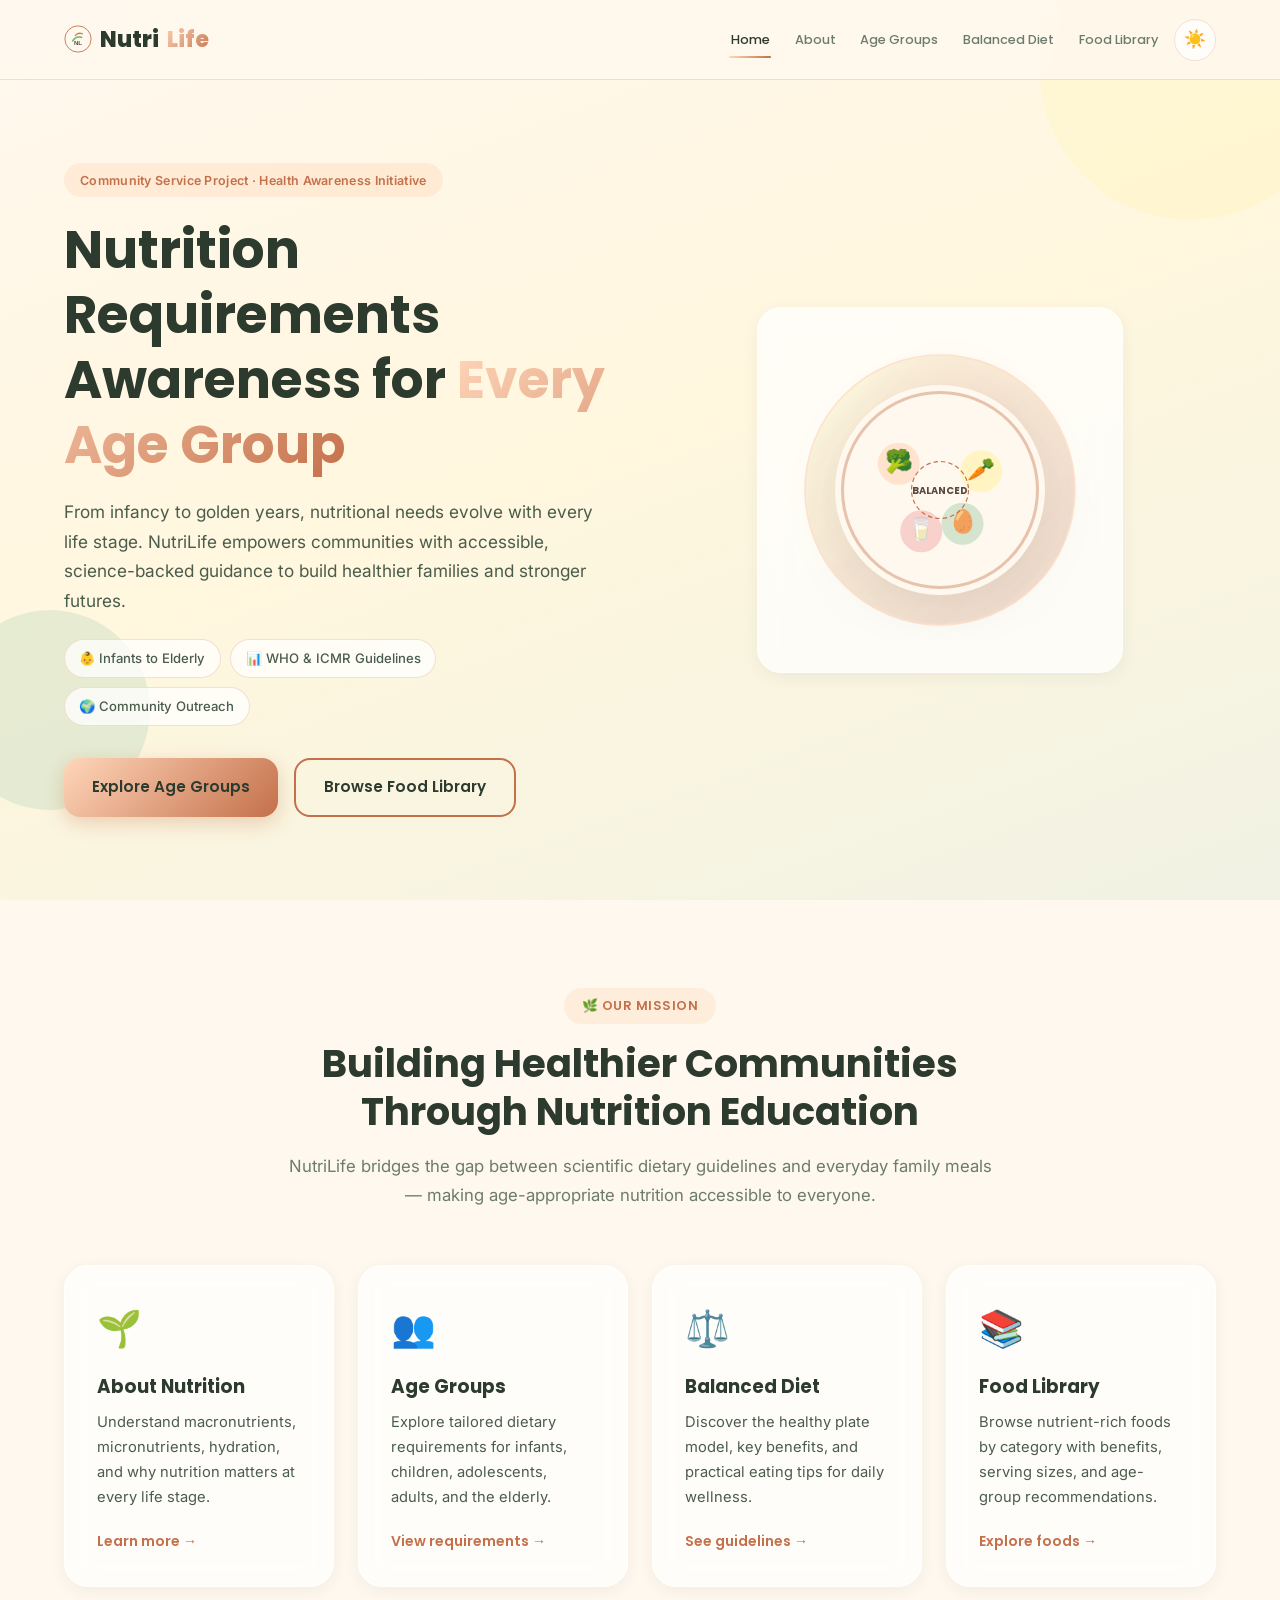
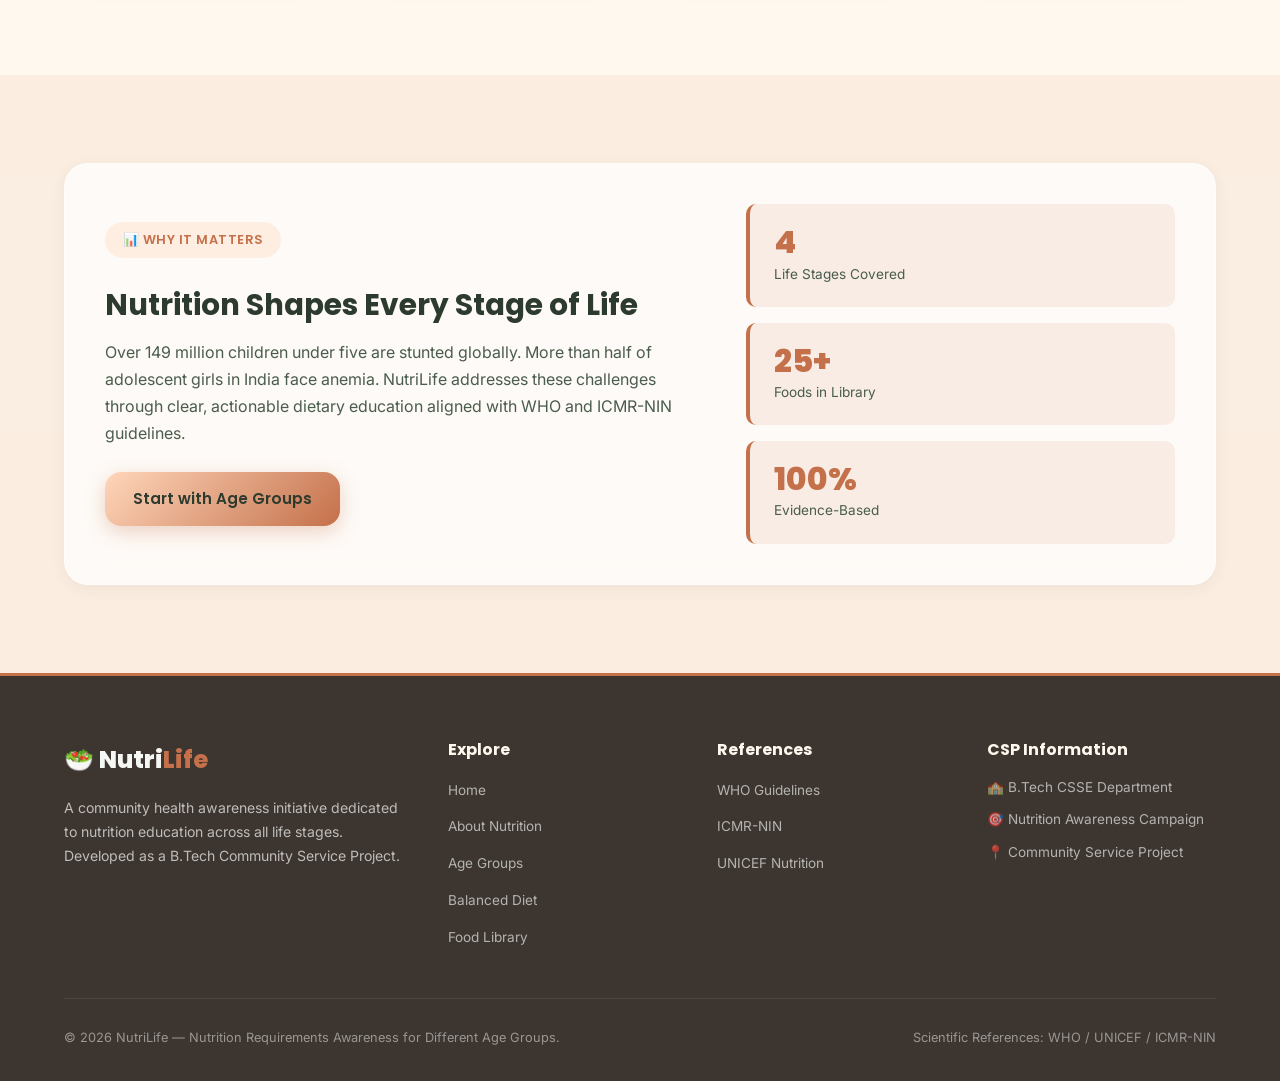
==== commit 66e6e456: "Add files via upload" ====
--- a/index.html
+++ b/index.html
@@ -181,9 +181,9 @@
         <div class="footer-links">
           <h4>CSP Information</h4>
           <ul class="footer-info">
-            <li>🏫 B.Tech CSE Department</li>
+            <li>🏫 B.Tech CSSE Department</li>
             <li>🎯 Nutrition Awareness Campaign</li>
-            <li>📍 Community Outreach Initiative</li>
+            <li>📍 Community Service Project</li>
           </ul>
         </div>
       </div>
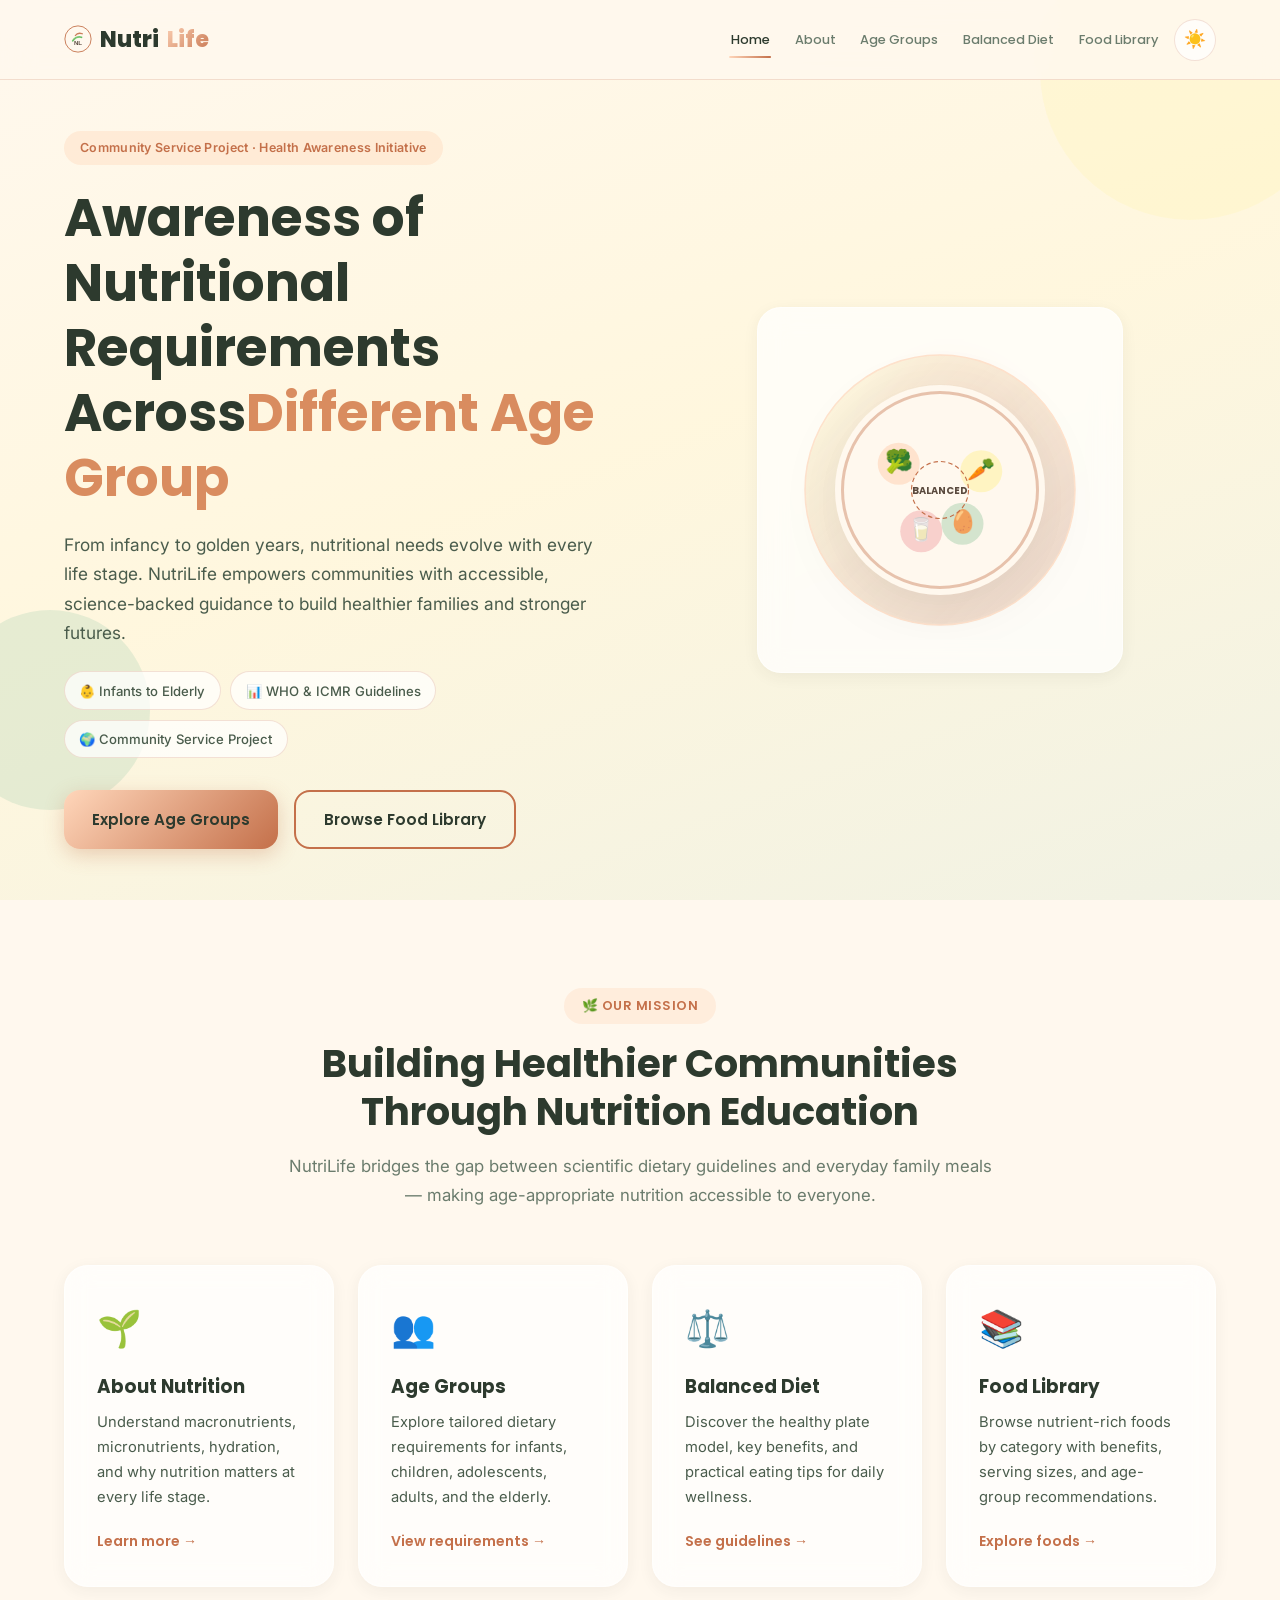
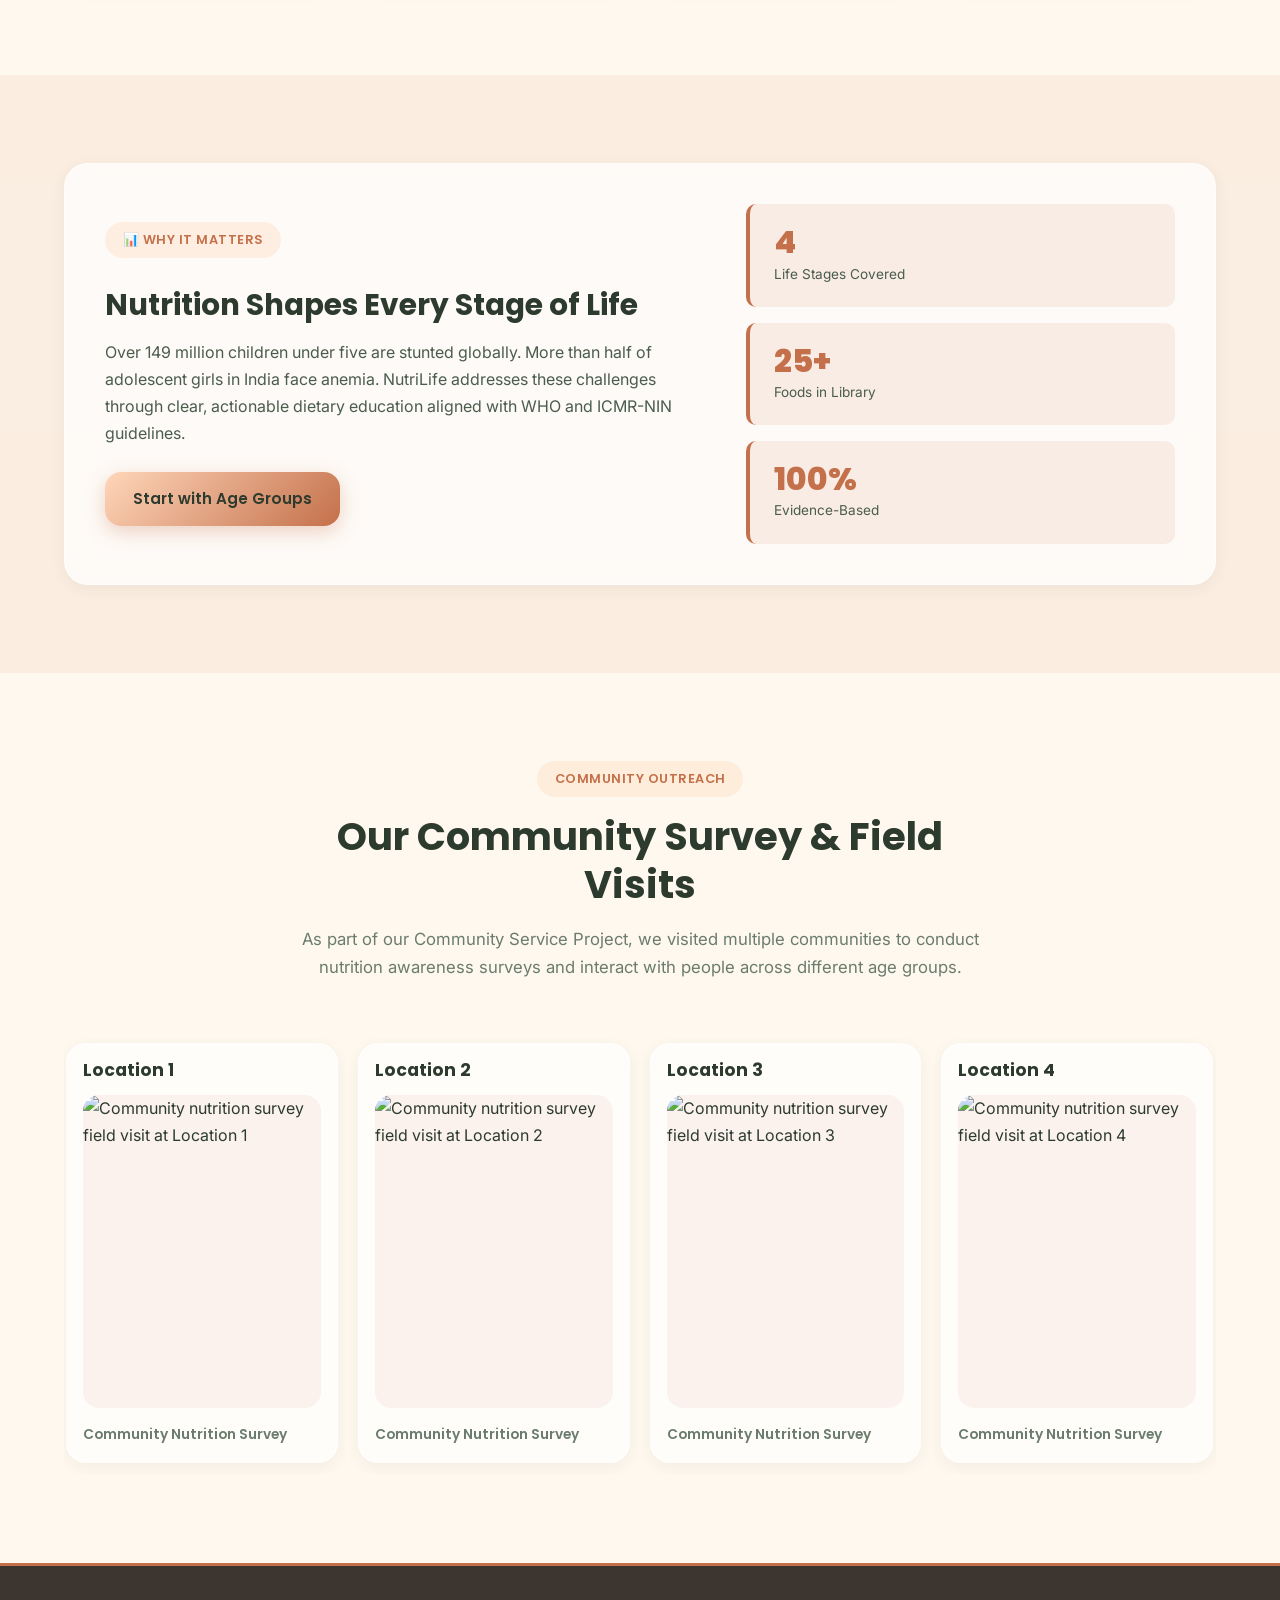
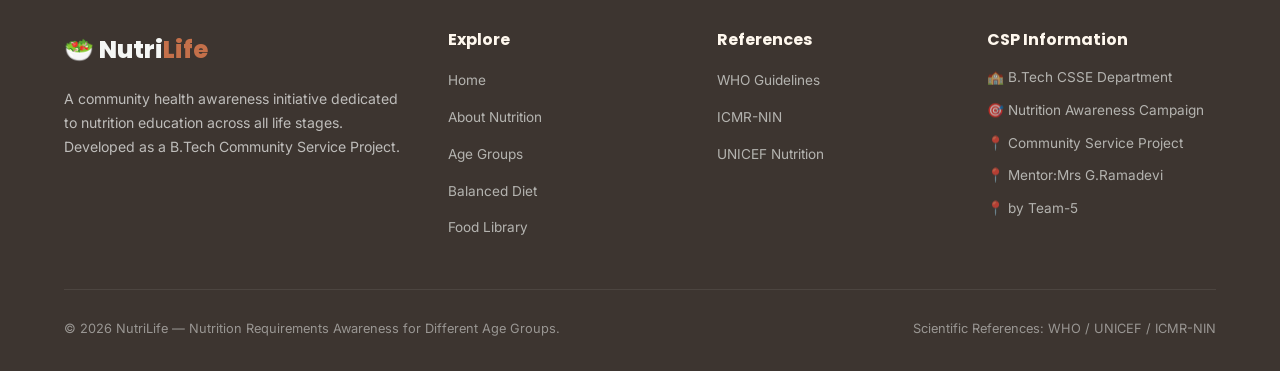
==== commit 4cde17eb: "Add files via upload" ====
--- a/index.html
+++ b/index.html
@@ -56,12 +56,12 @@
       <div class="container hero-grid">
         <div class="hero-content reveal">
           <span class="hero-tag">Community Service Project · Health Awareness Initiative</span>
-          <h1 class="hero-title">Nutrition Requirements Awareness for <span>Every Age Group</span></h1>
+          <h1 class="hero-title">Awareness of Nutritional Requirements Across<span>Different Age Group</span></h1>
           <p class="hero-desc">From infancy to golden years, nutritional needs evolve with every life stage. NutriLife empowers communities with accessible, science-backed guidance to build healthier families and stronger futures.</p>
           <div class="hero-badges">
             <span class="hero-badge">👶 Infants to Elderly</span>
             <span class="hero-badge">📊 WHO &amp; ICMR Guidelines</span>
-            <span class="hero-badge">🌍 Community Outreach</span>
+            <span class="hero-badge">🌍 Community Service Project</span>
           </div>
           <div class="hero-cta">
             <a href="age-groups.html" class="btn btn-primary">Explore Age Groups</a>
@@ -151,6 +151,77 @@
       </div>
     </section>
 
+    <section class="section survey-section" aria-labelledby="survey-title">
+      <div class="container">
+        <div class="section-header reveal">
+          <span class="section-tag">Community Outreach</span>
+          <h2 class="section-title" id="survey-title">Our Community Survey &amp; Field Visits</h2>
+          <p class="section-desc">As part of our Community Service Project, we visited multiple communities to conduct nutrition awareness surveys and interact with people across different age groups.</p>
+        </div>
+
+        <div class="survey-carousel reveal" aria-label="Community survey field visit photos">
+          <div class="survey-track">
+            <article class="survey-card glass-card">
+              <h3>Location 1</h3>
+              <div class="survey-image-wrap">
+                <img src="images/survey/survey1.jpeg" alt="Community nutrition survey field visit at Location 1" loading="lazy">
+              </div>
+              <p>Community Nutrition Survey</p>
+            </article>
+            <article class="survey-card glass-card">
+              <h3>Location 2</h3>
+              <div class="survey-image-wrap">
+                <img src="images/survey/survey2.jpeg" alt="Community nutrition survey field visit at Location 2" loading="lazy">
+              </div>
+              <p>Community Nutrition Survey</p>
+            </article>
+            <article class="survey-card glass-card">
+              <h3>Location 3</h3>
+              <div class="survey-image-wrap">
+                <img src="images/survey/survey3.jpeg" alt="Community nutrition survey field visit at Location 3" loading="lazy">
+              </div>
+              <p>Community Nutrition Survey</p>
+            </article>
+            <article class="survey-card glass-card">
+              <h3>Location 4</h3>
+              <div class="survey-image-wrap">
+                <img src="images/survey/survey4.jpeg" alt="Community nutrition survey field visit at Location 4" loading="lazy">
+              </div>
+              <p>Community Nutrition Survey</p>
+            </article>
+            <article class="survey-card glass-card">
+              <h3>Location 5</h3>
+              <div class="survey-image-wrap">
+                <img src="images/survey/survey5.jpeg" alt="Community nutrition survey field visit at Location 5" loading="lazy">
+              </div>
+              <p>Community Nutrition Survey</p>
+            </article>
+            <article class="survey-card glass-card">
+              <h3>Location 6</h3>
+              <div class="survey-image-wrap">
+                <img src="images/survey/survey6.jpeg" alt="Community nutrition survey field visit at Location 6" loading="lazy">
+              </div>
+              <p>Community Nutrition Survey</p>
+            </article>
+            <article class="survey-card glass-card">
+              <h3>Location 7</h3>
+              <div class="survey-image-wrap">
+                <img src="images/survey/survey7.jpeg" alt="Community nutrition survey field visit at Location 7" loading="lazy">
+              </div>
+              <p>Community Nutrition Survey</p>
+            </article>
+            <article class="survey-card glass-card">
+              <h3>Location 8</h3>
+              <div class="survey-image-wrap">
+                <img src="images/survey/survey8.jpeg" alt="Community nutrition survey field visit at Location 8" loading="lazy">
+              </div>
+              <p>Community Nutrition Survey</p>
+            </article>
+          </div>
+        </div>
+      </div>
+    </section>
+
   </main>
 
   <footer class="footer">
@@ -184,6 +255,8 @@
             <li>🏫 B.Tech CSSE Department</li>
             <li>🎯 Nutrition Awareness Campaign</li>
             <li>📍 Community Service Project</li>
+             <li>📍 Mentor:Mrs G.Ramadevi</li>
+             <li>📍 by Team-5</li>
           </ul>
         </div>
       </div>
--- a/css/style.css
+++ b/css/style.css
@@ -28,6 +28,7 @@
 
   --accent-primary: #c4704a;
   --accent-secondary: var(--warm-terracotta);
+  --accent-terra: #D98C5F;
   --accent-coral: #d48989;
 
   --border-color: rgba(196, 112, 74, 0.2);
@@ -327,6 +328,13 @@
 
 .logo:hover { color: var(--accent-primary); }
 
+.logo span {
+  display: inline;
+  margin: 0;
+  padding: 0;
+  color: var(--accent-terra);
+}
+
 .logo-icon {
   width: 1.75rem;
   height: 1.75rem;
@@ -541,10 +549,7 @@
 .hero-title { margin-bottom: 1.25rem; }
 
 .hero-title span {
-  background: linear-gradient(135deg, var(--soft-peach), var(--warm-terracotta));
-  -webkit-background-clip: text;
-  -webkit-text-fill-color: transparent;
-  background-clip: text;
+  color: var(--accent-terra);
 }
 
 .hero-desc {
@@ -706,6 +711,78 @@
 .mini-stat span {
   font-size: 0.85rem;
   color: var(--text-secondary);
+}
+
+/* ---------- Home Survey Carousel ---------- */
+.survey-carousel {
+  overflow: hidden;
+  width: 100%;
+  padding: 0.35rem 0.15rem 0.75rem;
+}
+
+.survey-track {
+  --survey-card-gap: 1.25rem;
+  --survey-cards-visible: 4;
+  display: flex;
+  gap: var(--survey-card-gap);
+  transform: translate3d(0, 0, 0);
+  will-change: transform, opacity;
+}
+
+.survey-track.is-sliding {
+  opacity: 0.86;
+  transform: translate3d(calc(-1 * ((100% - (var(--survey-cards-visible) - 1) * var(--survey-card-gap)) / var(--survey-cards-visible) + var(--survey-card-gap))), 0, 0);
+  transition: transform 820ms cubic-bezier(0.4, 0, 0.2, 1), opacity 820ms cubic-bezier(0.4, 0, 0.2, 1);
+}
+
+.survey-card {
+  flex: 0 0 calc((100% - (var(--survey-cards-visible) - 1) * var(--survey-card-gap)) / var(--survey-cards-visible));
+  min-height: 420px;
+  padding: 1rem;
+  border-radius: 20px;
+  display: flex;
+  flex-direction: column;
+  overflow: hidden;
+  transition: transform var(--transition-normal), box-shadow var(--transition-normal), background var(--transition-normal);
+}
+
+.survey-card:hover {
+  transform: translateY(-8px);
+  box-shadow: var(--shadow-lg);
+}
+
+.survey-card h3 {
+  margin-bottom: 0.85rem;
+  font-size: 1.08rem;
+}
+
+.survey-image-wrap {
+  flex: 1;
+  min-height: 300px;
+  border-radius: 16px;
+  overflow: hidden;
+  background: rgba(196, 112, 74, 0.08);
+}
+
+.survey-image-wrap img {
+  width: 100%;
+  height: 100%;
+  object-fit: cover;
+  transform: scale(1);
+  transition: transform var(--transition-normal);
+  will-change: transform;
+}
+
+.survey-card:hover .survey-image-wrap img {
+  transform: scale(1.035);
+}
+
+.survey-card p {
+  margin: 0.9rem 0 0;
+  font-family: var(--font-display);
+  font-size: 0.86rem;
+  font-weight: 600;
+  color: var(--text-muted);
 }
 
 /* ---------- Guidelines Grid (About Page) ---------- */
@@ -887,10 +964,24 @@
   align-items: start;
 }
 
+.about-nutrition-layout {
+  grid-template-columns: 1fr;
+  gap: 1.5rem;
+}
+
 .about-intro {
   padding: 2.5rem;
 }
 
+.about-nutrition-layout .about-intro {
+  display: grid;
+  grid-template-columns: minmax(0, 1.45fr) minmax(280px, 0.8fr);
+  gap: 2rem;
+  align-items: center;
+  padding: 2rem 2.25rem;
+}
+
+.about-intro h2,
 .about-intro h3 { margin-bottom: 1rem; }
 
 .about-list {
@@ -915,13 +1006,32 @@
   font-weight: 700;
 }
 
+.about-nutrition-layout .about-list {
+  margin-top: 0;
+}
+
+.about-carousel {
+  overflow: hidden;
+  width: 100%;
+  padding: 0.25rem 0.15rem 0.5rem;
+}
+
 .about-cards {
-  display: grid;
-  grid-template-columns: 1fr 1fr;
-  gap: 1.25rem;
+  --about-card-gap: 1.25rem;
+  --about-cards-visible: 4;
+  display: flex;
+  gap: var(--about-card-gap);
+  will-change: transform, opacity;
+}
+
+.about-cards.is-sliding {
+  opacity: 0.72;
+  transform: translateX(calc(-1 * ((100% - (var(--about-cards-visible) - 1) * var(--about-card-gap)) / var(--about-cards-visible) + var(--about-card-gap))));
+  transition: transform 760ms cubic-bezier(0.4, 0, 0.2, 1), opacity 760ms cubic-bezier(0.4, 0, 0.2, 1);
 }
 
 .about-card {
+  flex: 0 0 calc((100% - (var(--about-cards-visible) - 1) * var(--about-card-gap)) / var(--about-cards-visible));
   padding: 1.75rem;
 }
 
@@ -1795,6 +1905,9 @@
   .stats-grid { grid-template-columns: repeat(2, 1fr); }
   .footer-grid { grid-template-columns: 1fr 1fr; }
   .home-highlight { grid-template-columns: 1fr; }
+  .about-nutrition-layout .about-intro { grid-template-columns: 1fr; }
+  .about-cards { --about-cards-visible: 3; }
+  .survey-track { --survey-cards-visible: 2; }
 }
 
 /* ---------- Responsive: Tablet (768px) ---------- */
@@ -1854,7 +1967,8 @@
   .hero-visual { order: -1; }
   .hero-plate { padding: 1rem; }
 
-  .about-cards { grid-template-columns: 1fr; }
+  .about-cards { --about-cards-visible: 2; }
+  .survey-card { min-height: 390px; }
   .age-explorer-cards { grid-template-columns: repeat(2, 1fr); }
   .age-tabs { gap: 0.5rem; }
   .age-req-grid { grid-template-columns: 1fr; }
@@ -1872,6 +1986,17 @@
   .hero-cta .btn { width: 100%; }
 
   .stats-grid { grid-template-columns: 1fr; }
+  .about-cards { --about-cards-visible: 1; }
+  .survey-track {
+    --survey-card-gap: 1rem;
+    --survey-cards-visible: 1;
+  }
+  .survey-card {
+    min-height: 380px;
+    padding: 0.85rem;
+  }
+  .survey-image-wrap { min-height: 285px; }
+  .about-nutrition-layout .about-intro { padding: 1.75rem; }
   .age-explorer-cards { grid-template-columns: 1fr; }
   .age-tab { flex: 1 1 100%; }
   .age-panel { padding: 1.5rem; }
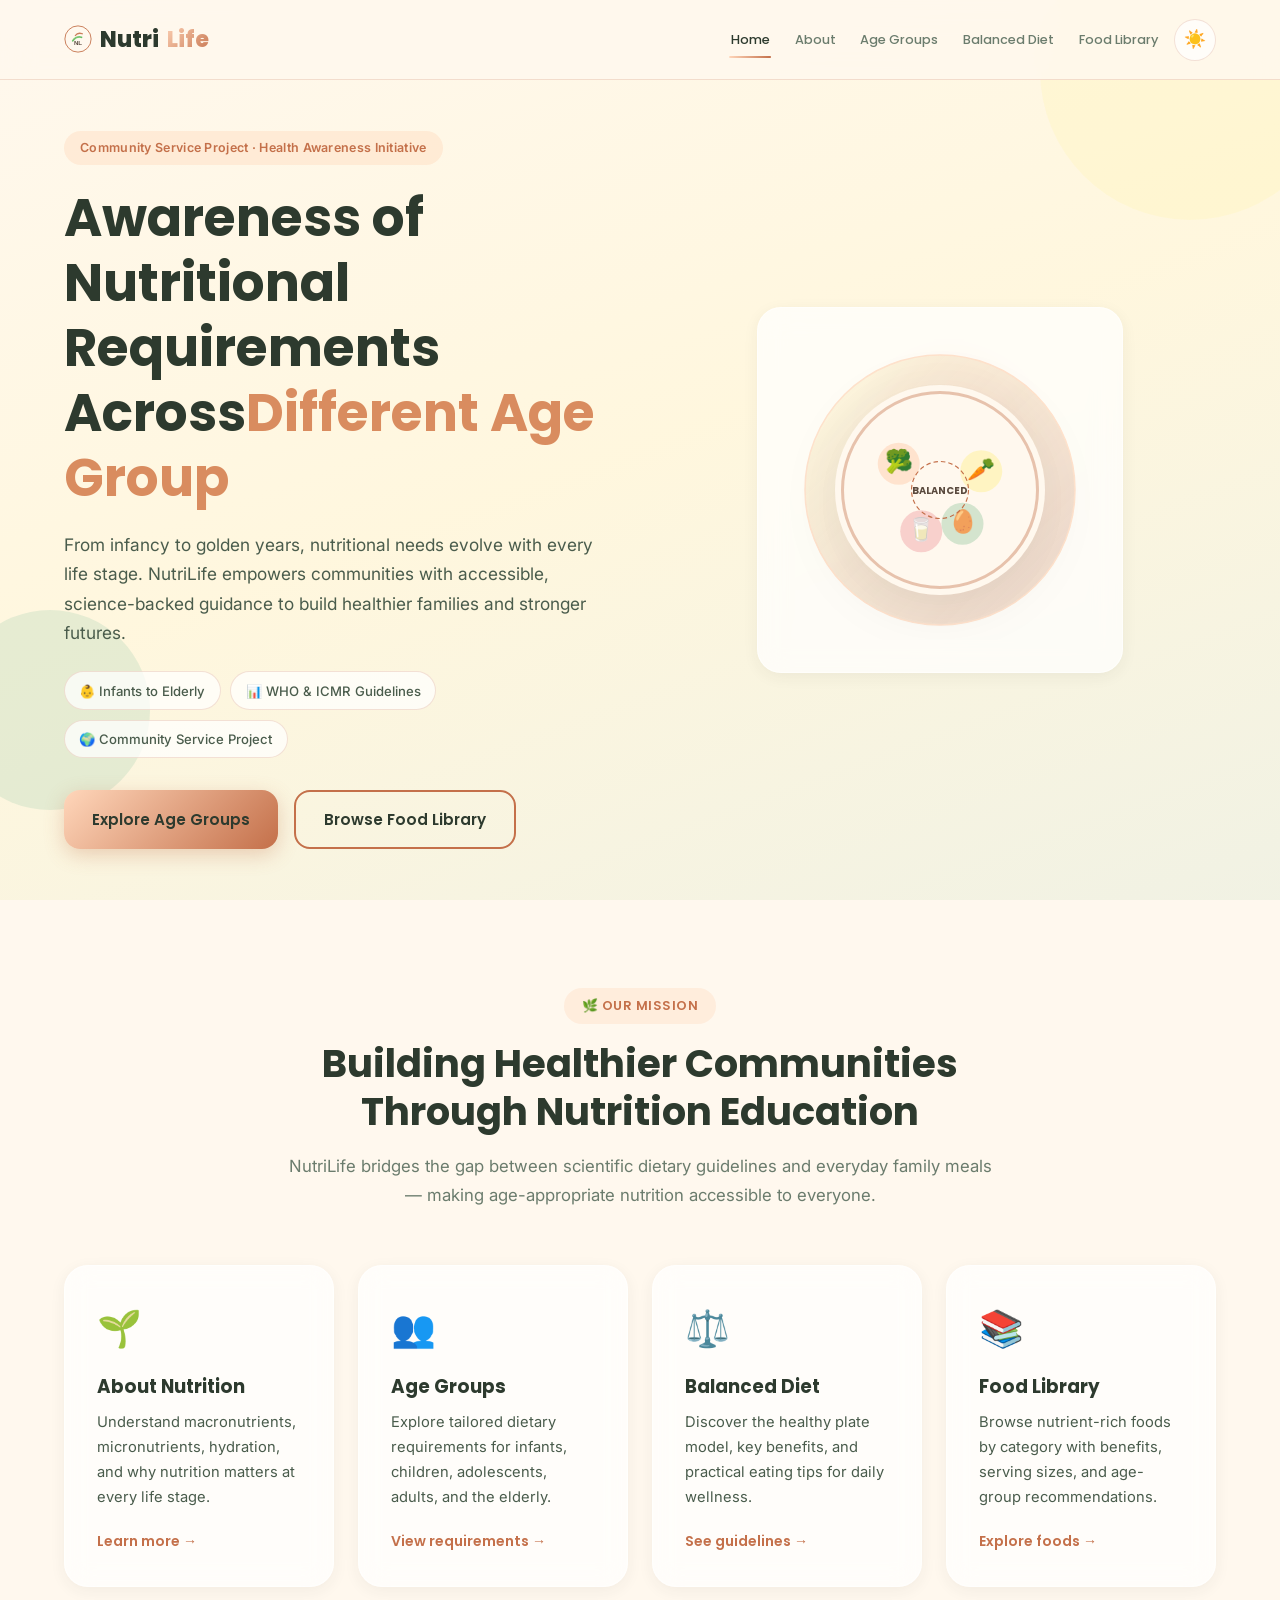
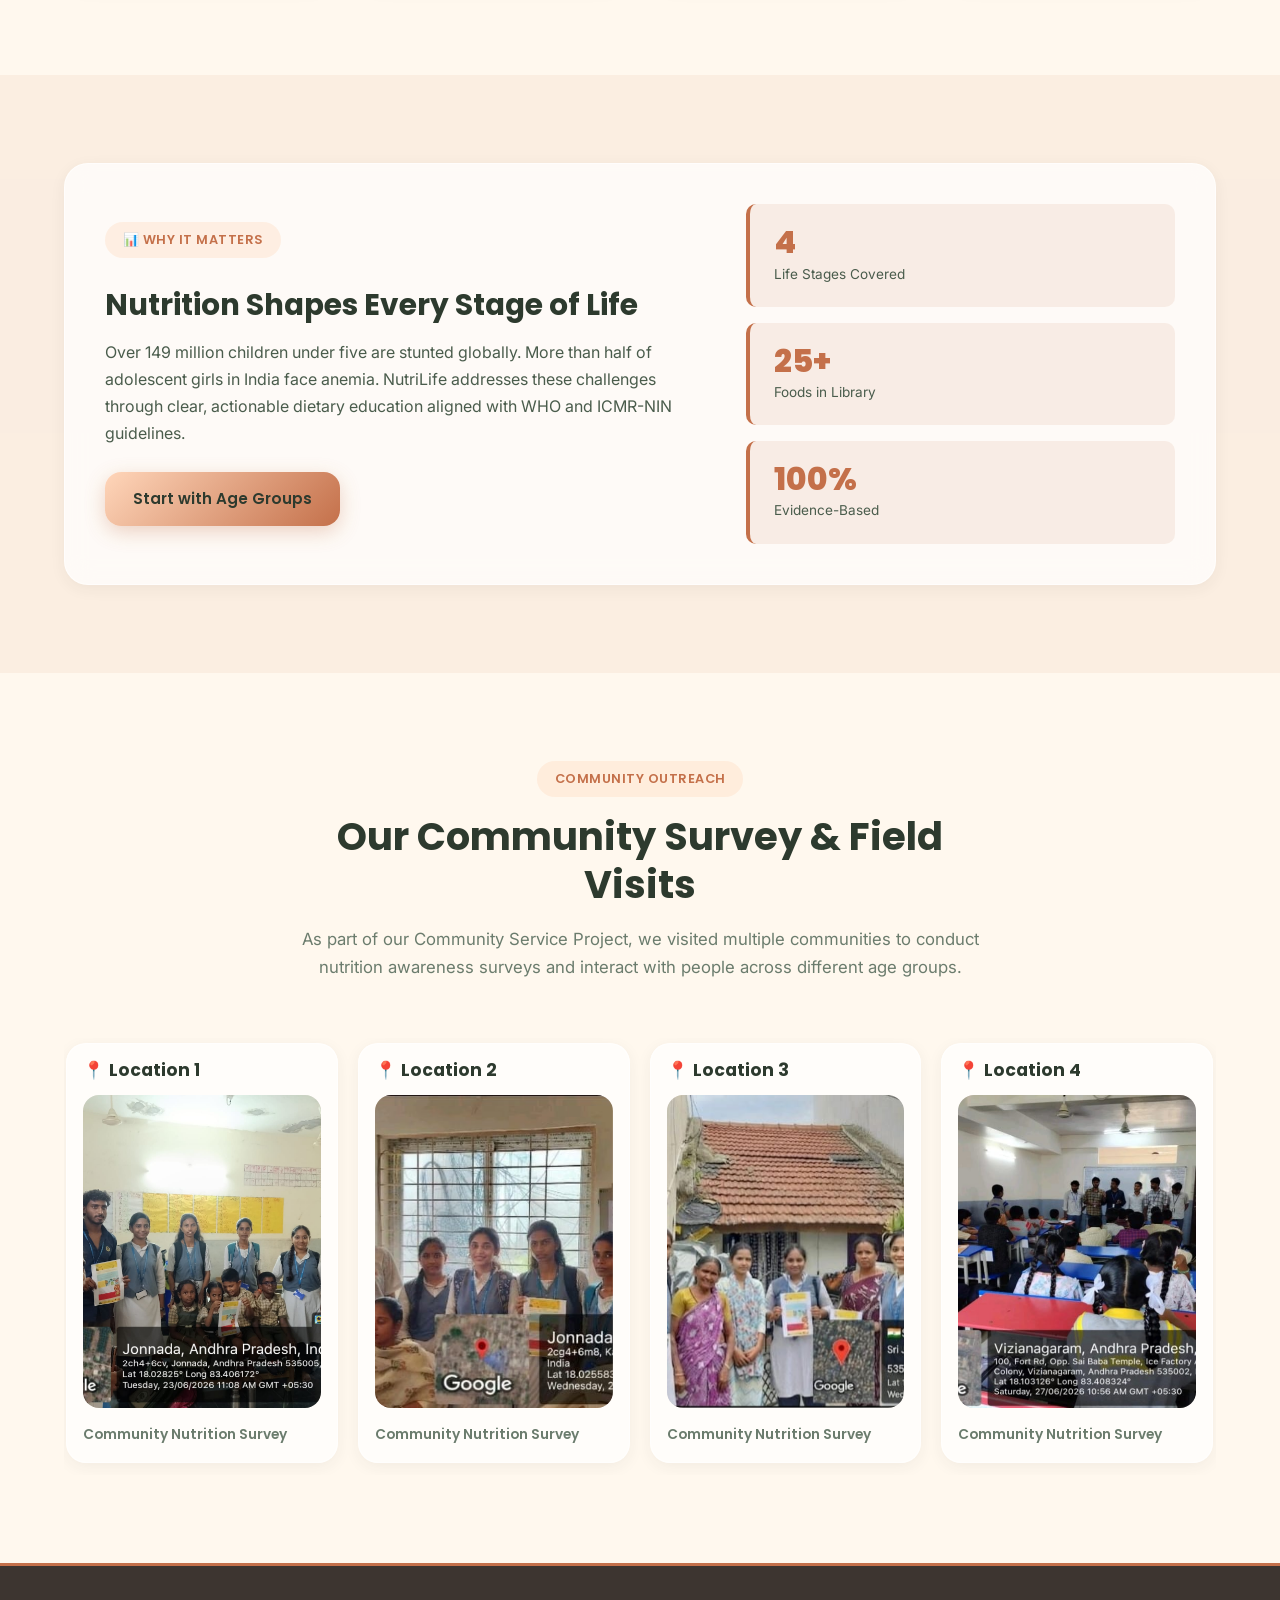
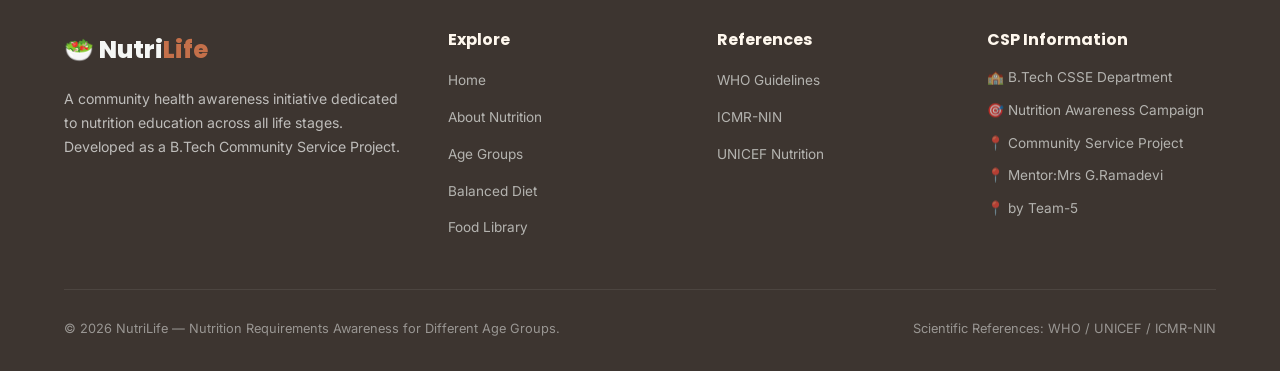
==== commit 6d2040ee: "Add files via upload" ====
--- a/index.html
+++ b/index.html
@@ -162,56 +162,56 @@
         <div class="survey-carousel reveal" aria-label="Community survey field visit photos">
           <div class="survey-track">
             <article class="survey-card glass-card">
-              <h3>Location 1</h3>
+              <h3>📍 Location 1</h3>
               <div class="survey-image-wrap">
                 <img src="images/survey/survey1.jpeg" alt="Community nutrition survey field visit at Location 1" loading="lazy">
               </div>
               <p>Community Nutrition Survey</p>
             </article>
             <article class="survey-card glass-card">
-              <h3>Location 2</h3>
+              <h3>📍 Location 2</h3>
               <div class="survey-image-wrap">
                 <img src="images/survey/survey2.jpeg" alt="Community nutrition survey field visit at Location 2" loading="lazy">
               </div>
               <p>Community Nutrition Survey</p>
             </article>
             <article class="survey-card glass-card">
-              <h3>Location 3</h3>
+              <h3>📍 Location 3</h3>
               <div class="survey-image-wrap">
                 <img src="images/survey/survey3.jpeg" alt="Community nutrition survey field visit at Location 3" loading="lazy">
               </div>
               <p>Community Nutrition Survey</p>
             </article>
             <article class="survey-card glass-card">
-              <h3>Location 4</h3>
+              <h3>📍 Location 4</h3>
               <div class="survey-image-wrap">
                 <img src="images/survey/survey4.jpeg" alt="Community nutrition survey field visit at Location 4" loading="lazy">
               </div>
               <p>Community Nutrition Survey</p>
             </article>
             <article class="survey-card glass-card">
-              <h3>Location 5</h3>
+              <h3>📍 Location 5</h3>
               <div class="survey-image-wrap">
                 <img src="images/survey/survey5.jpeg" alt="Community nutrition survey field visit at Location 5" loading="lazy">
               </div>
               <p>Community Nutrition Survey</p>
             </article>
             <article class="survey-card glass-card">
-              <h3>Location 6</h3>
+              <h3>📍 Location 6</h3>
               <div class="survey-image-wrap">
                 <img src="images/survey/survey6.jpeg" alt="Community nutrition survey field visit at Location 6" loading="lazy">
               </div>
               <p>Community Nutrition Survey</p>
             </article>
             <article class="survey-card glass-card">
-              <h3>Location 7</h3>
+              <h3>📍 Location 7</h3>
               <div class="survey-image-wrap">
                 <img src="images/survey/survey7.jpeg" alt="Community nutrition survey field visit at Location 7" loading="lazy">
               </div>
               <p>Community Nutrition Survey</p>
             </article>
             <article class="survey-card glass-card">
-              <h3>Location 8</h3>
+              <h3>📍 Location 8</h3>
               <div class="survey-image-wrap">
                 <img src="images/survey/survey8.jpeg" alt="Community nutrition survey field visit at Location 8" loading="lazy">
               </div>
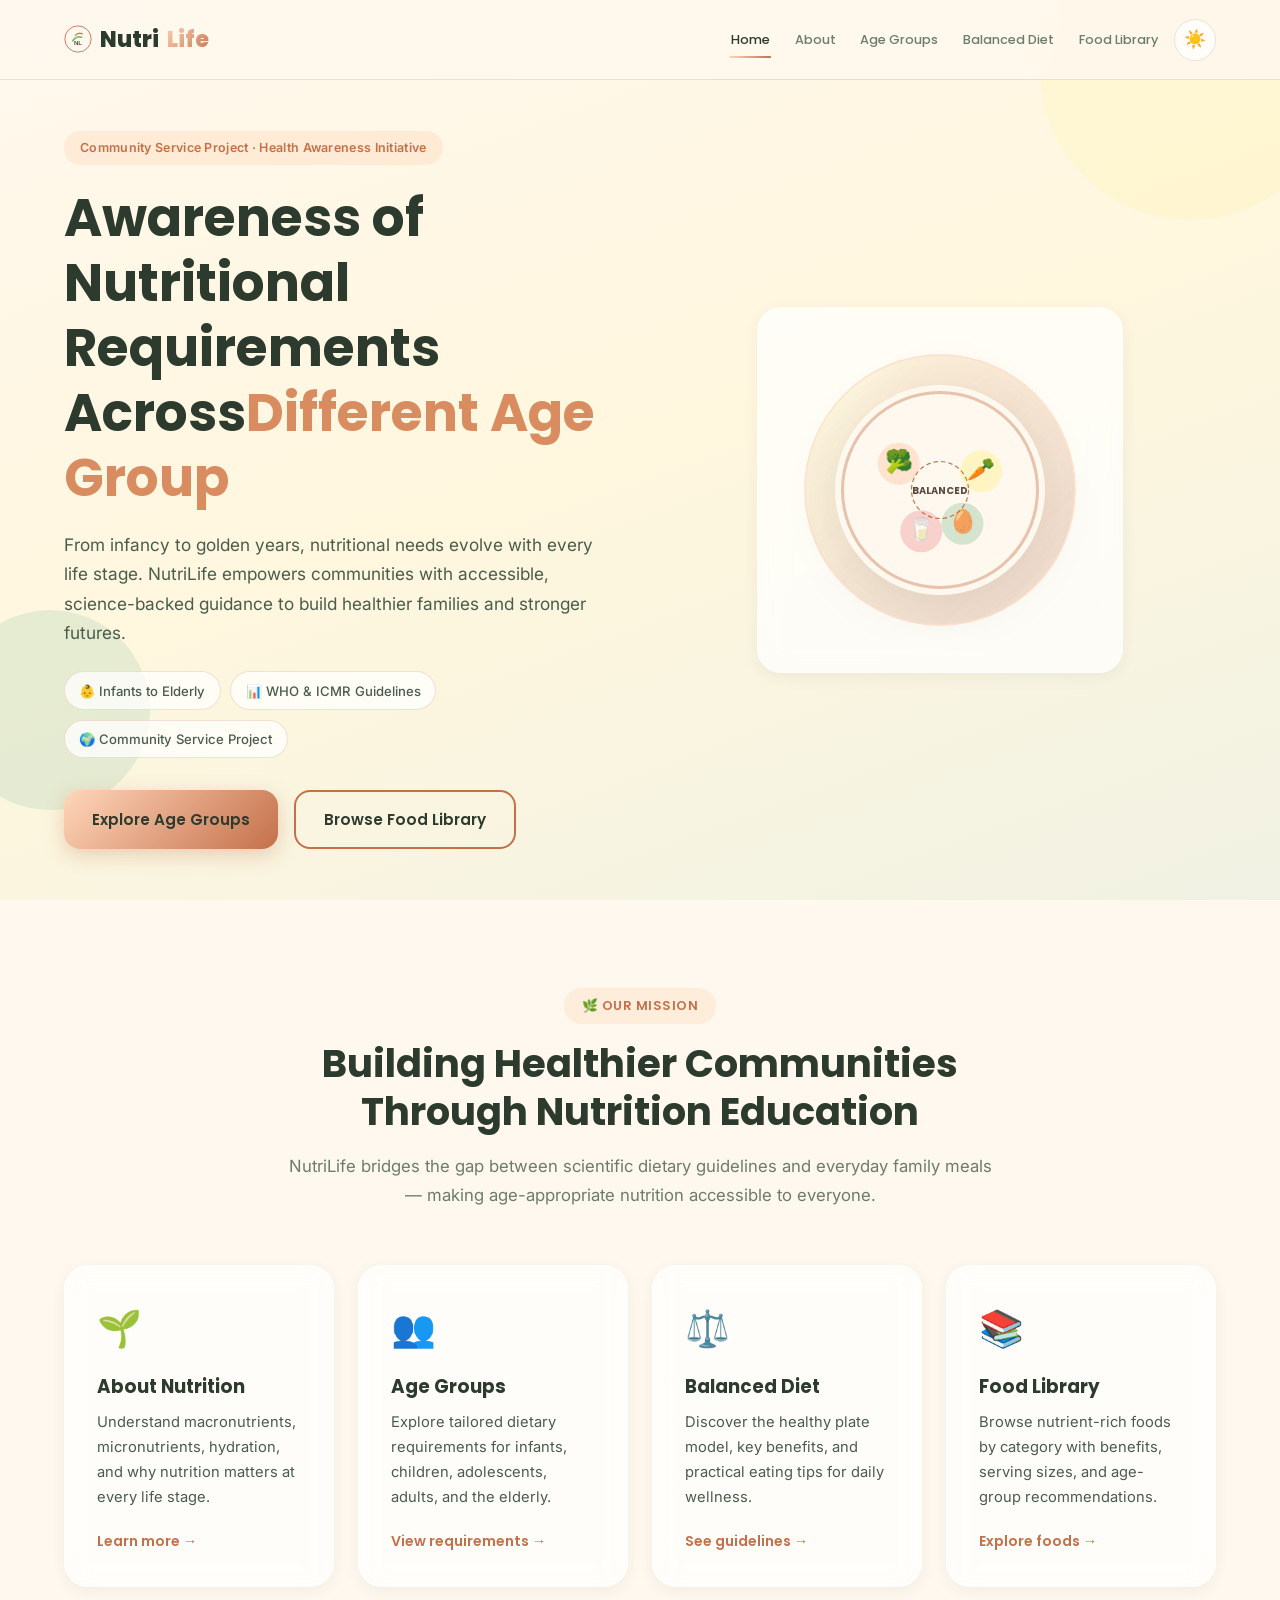
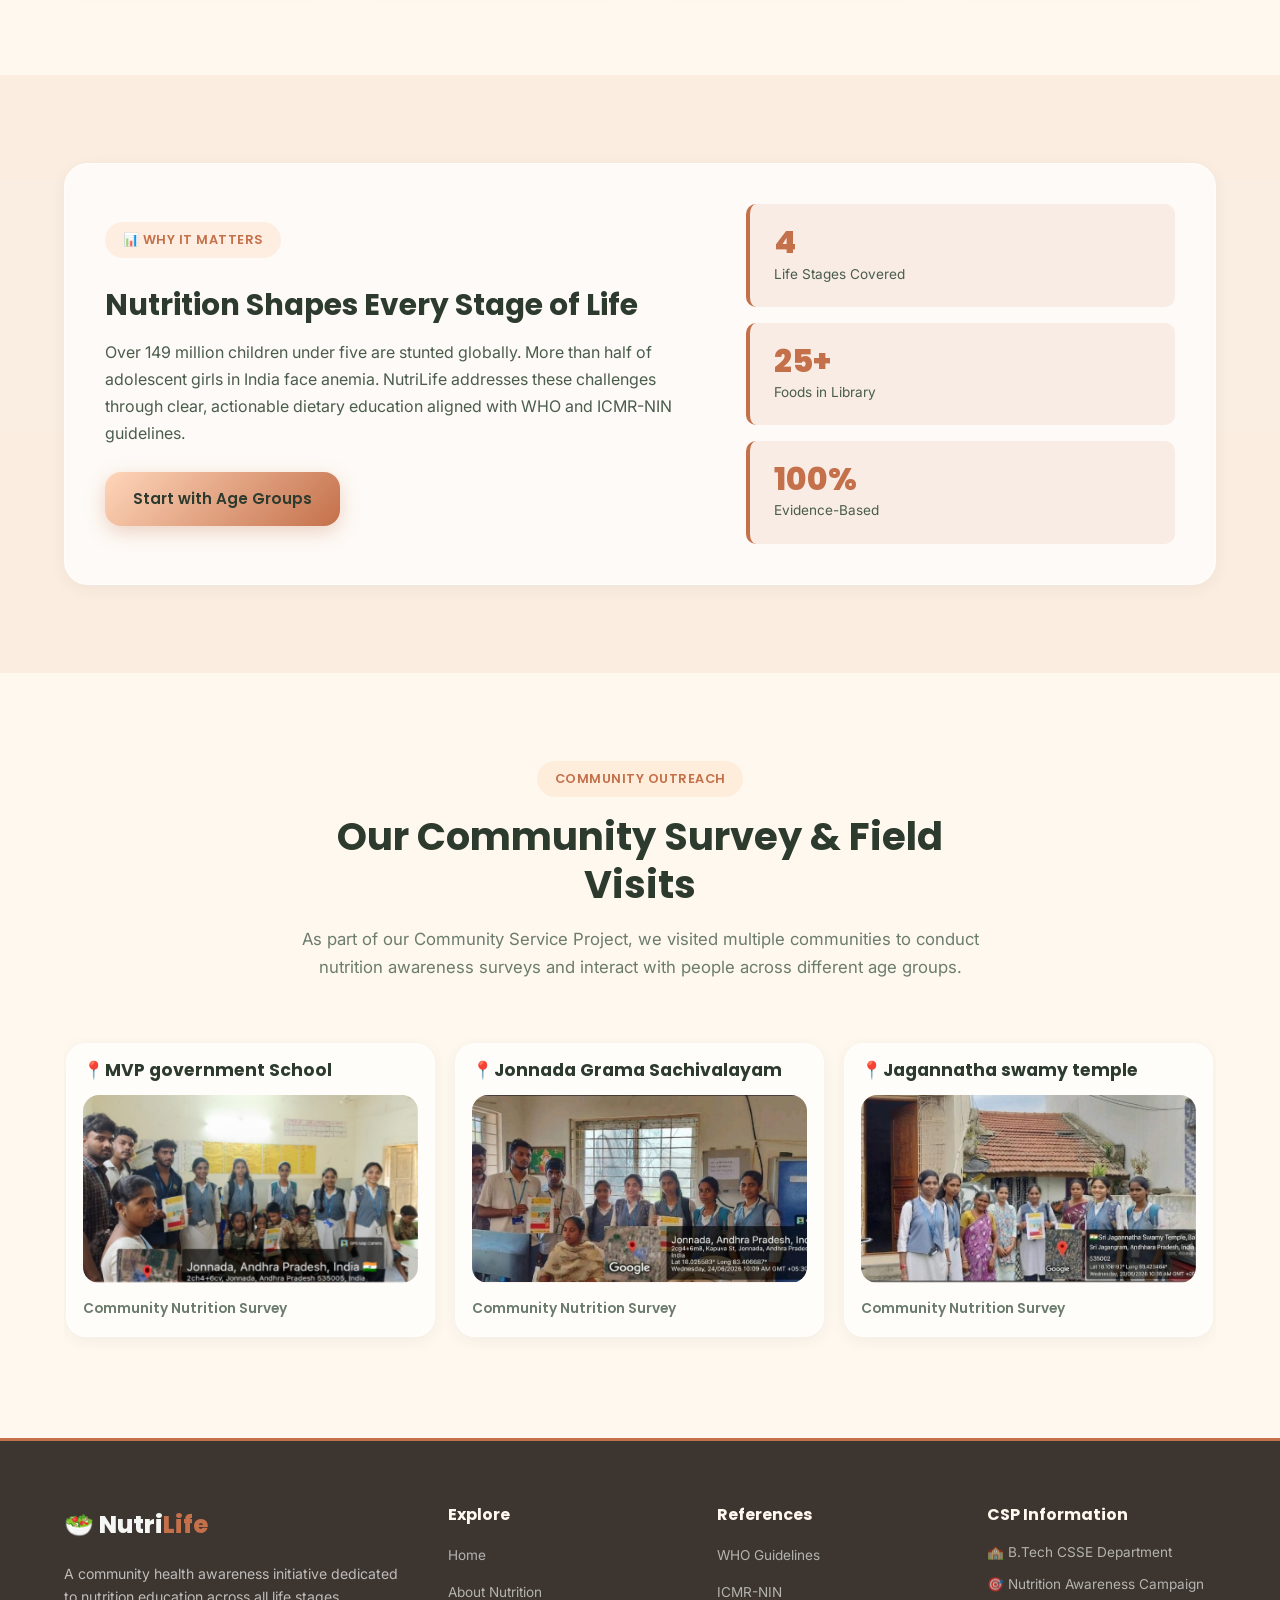
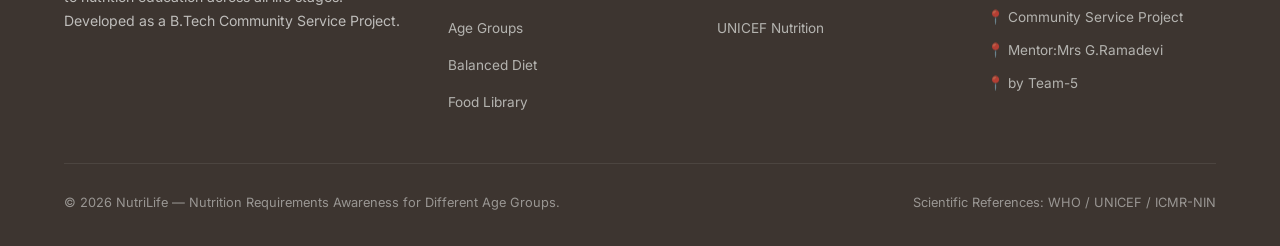
==== commit 47387879: "Add files via upload" ====
--- a/index.html
+++ b/index.html
@@ -162,56 +162,56 @@
         <div class="survey-carousel reveal" aria-label="Community survey field visit photos">
           <div class="survey-track">
             <article class="survey-card glass-card">
-              <h3>📍 Location 1</h3>
+              <h3>📍MVP government School</h3>
               <div class="survey-image-wrap">
                 <img src="images/survey/survey1.jpeg" alt="Community nutrition survey field visit at Location 1" loading="lazy">
               </div>
               <p>Community Nutrition Survey</p>
             </article>
             <article class="survey-card glass-card">
-              <h3>📍 Location 2</h3>
+              <h3>📍Jonnada Grama Sachivalayam</h3>
               <div class="survey-image-wrap">
                 <img src="images/survey/survey2.jpeg" alt="Community nutrition survey field visit at Location 2" loading="lazy">
               </div>
               <p>Community Nutrition Survey</p>
             </article>
             <article class="survey-card glass-card">
-              <h3>📍 Location 3</h3>
+              <h3>📍Jagannatha swamy temple</h3>
               <div class="survey-image-wrap">
                 <img src="images/survey/survey3.jpeg" alt="Community nutrition survey field visit at Location 3" loading="lazy">
               </div>
               <p>Community Nutrition Survey</p>
             </article>
             <article class="survey-card glass-card">
-              <h3>📍 Location 4</h3>
+              <h3>📍 Narayana EM School</h3>
               <div class="survey-image-wrap">
                 <img src="images/survey/survey4.jpeg" alt="Community nutrition survey field visit at Location 4" loading="lazy">
               </div>
               <p>Community Nutrition Survey</p>
             </article>
             <article class="survey-card glass-card">
-              <h3>📍 Location 5</h3>
+              <h3>📍Surya Hospitals</h3>
               <div class="survey-image-wrap">
                 <img src="images/survey/survey5.jpeg" alt="Community nutrition survey field visit at Location 5" loading="lazy">
               </div>
               <p>Community Nutrition Survey</p>
             </article>
             <article class="survey-card glass-card">
-              <h3>📍 Location 6</h3>
+              <h3>📍Gayatri College</h3>
               <div class="survey-image-wrap">
                 <img src="images/survey/survey6.jpeg" alt="Community nutrition survey field visit at Location 6" loading="lazy">
               </div>
               <p>Community Nutrition Survey</p>
             </article>
             <article class="survey-card glass-card">
-              <h3>📍 Location 7</h3>
+              <h3>📍Sri Kusuma Haranath Vasavi Old Age Home</h3>
               <div class="survey-image-wrap">
                 <img src="images/survey/survey7.jpeg" alt="Community nutrition survey field visit at Location 7" loading="lazy">
               </div>
               <p>Community Nutrition Survey</p>
             </article>
             <article class="survey-card glass-card">
-              <h3>📍 Location 8</h3>
+              <h3>📍local market</h3>
               <div class="survey-image-wrap">
                 <img src="images/survey/survey8.jpeg" alt="Community nutrition survey field visit at Location 8" loading="lazy">
               </div>
--- a/css/style.css
+++ b/css/style.css
@@ -722,7 +722,7 @@
 
 .survey-track {
   --survey-card-gap: 1.25rem;
-  --survey-cards-visible: 4;
+  --survey-cards-visible: 3;
   display: flex;
   gap: var(--survey-card-gap);
   transform: translate3d(0, 0, 0);
@@ -732,12 +732,13 @@
 .survey-track.is-sliding {
   opacity: 0.86;
   transform: translate3d(calc(-1 * ((100% - (var(--survey-cards-visible) - 1) * var(--survey-card-gap)) / var(--survey-cards-visible) + var(--survey-card-gap))), 0, 0);
-  transition: transform 820ms cubic-bezier(0.4, 0, 0.2, 1), opacity 820ms cubic-bezier(0.4, 0, 0.2, 1);
+  transition: transform 800ms cubic-bezier(0.4, 0, 0.2, 1), opacity 800ms cubic-bezier(0.4, 0, 0.2, 1);
 }
 
 .survey-card {
   flex: 0 0 calc((100% - (var(--survey-cards-visible) - 1) * var(--survey-card-gap)) / var(--survey-cards-visible));
-  min-height: 420px;
+  height: clamp(280px, 23vw, 300px);
+  min-height: 0;
   padding: 1rem;
   border-radius: 20px;
   display: flex;
@@ -758,7 +759,7 @@
 
 .survey-image-wrap {
   flex: 1;
-  min-height: 300px;
+  min-height: 0;
   border-radius: 16px;
   overflow: hidden;
   background: rgba(196, 112, 74, 0.08);
@@ -1968,7 +1969,10 @@
   .hero-plate { padding: 1rem; }
 
   .about-cards { --about-cards-visible: 2; }
-  .survey-card { min-height: 390px; }
+  .survey-card {
+    height: clamp(280px, 38vw, 300px);
+    min-height: 0;
+  }
   .age-explorer-cards { grid-template-columns: repeat(2, 1fr); }
   .age-tabs { gap: 0.5rem; }
   .age-req-grid { grid-template-columns: 1fr; }
@@ -1992,10 +1996,11 @@
     --survey-cards-visible: 1;
   }
   .survey-card {
-    min-height: 380px;
+    height: clamp(280px, 76vw, 300px);
+    min-height: 0;
     padding: 0.85rem;
   }
-  .survey-image-wrap { min-height: 285px; }
+  .survey-image-wrap { min-height: 0; }
   .about-nutrition-layout .about-intro { padding: 1.75rem; }
   .age-explorer-cards { grid-template-columns: 1fr; }
   .age-tab { flex: 1 1 100%; }
